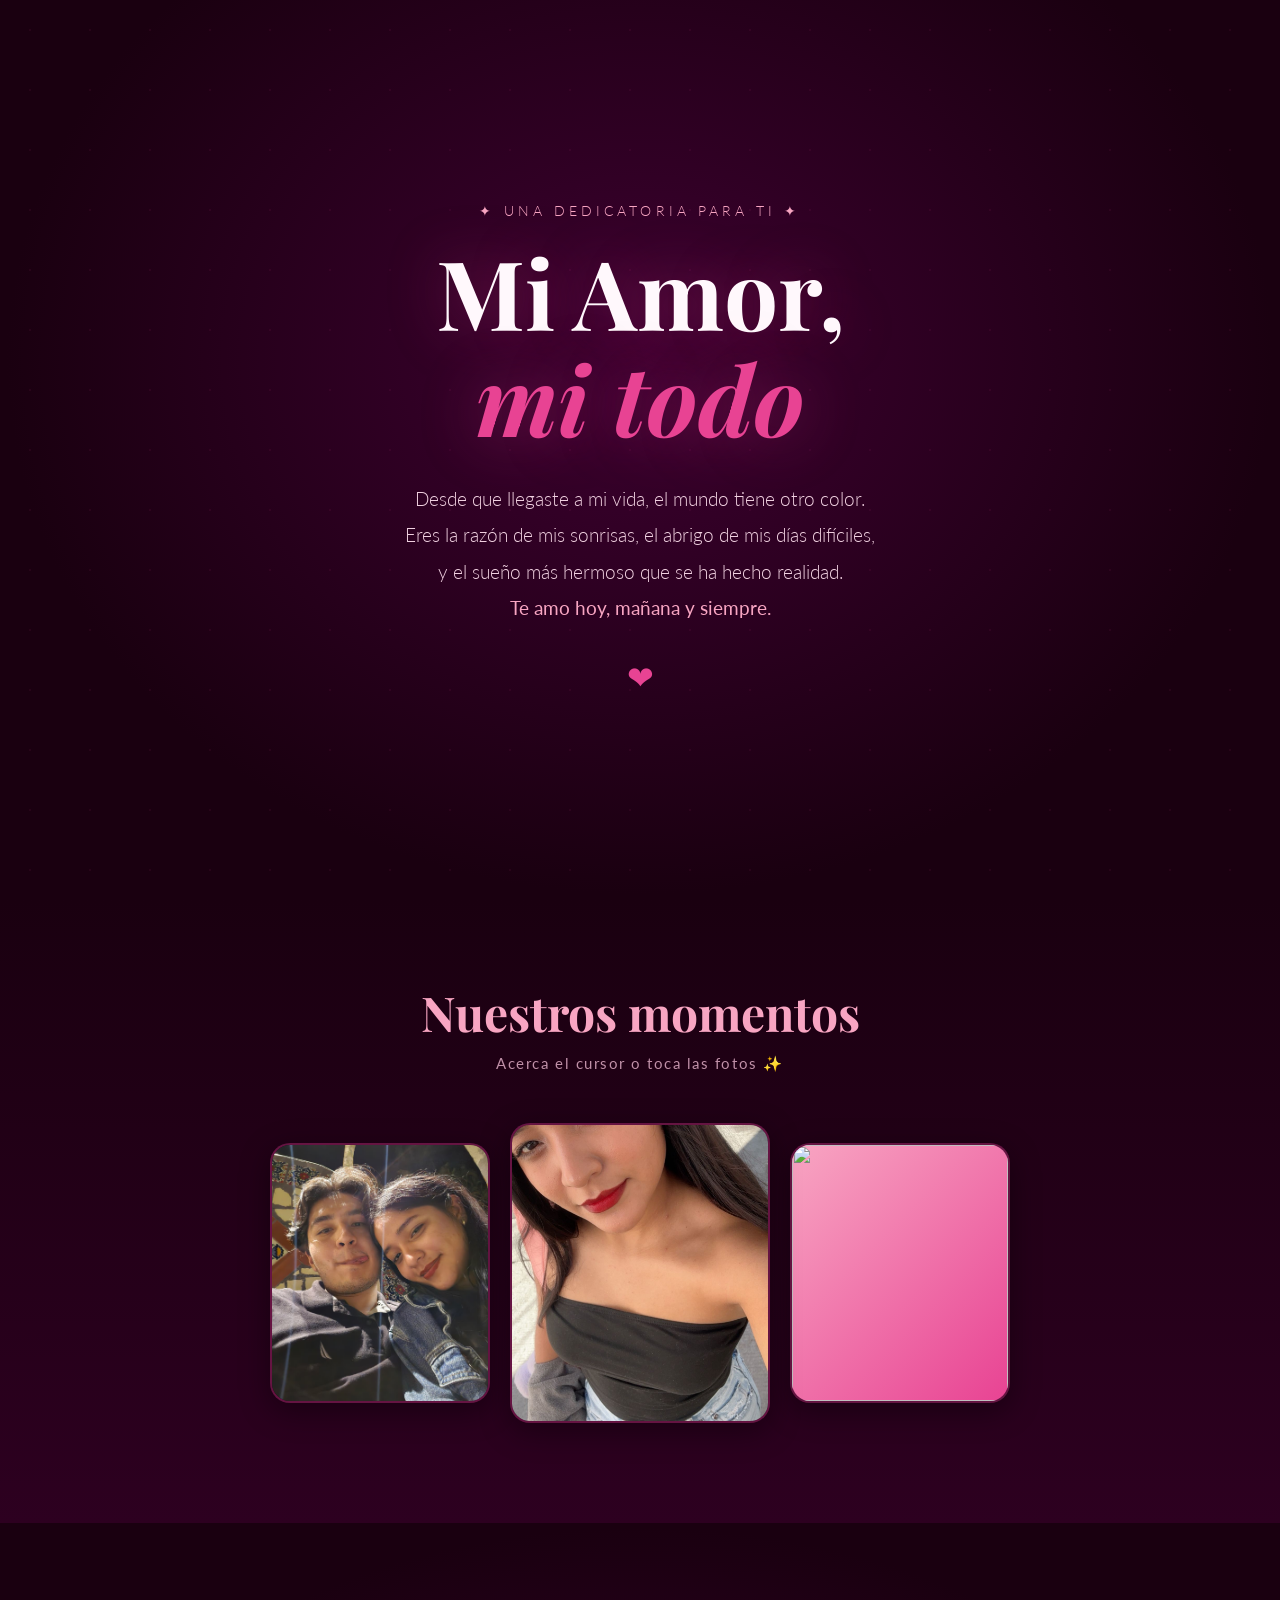
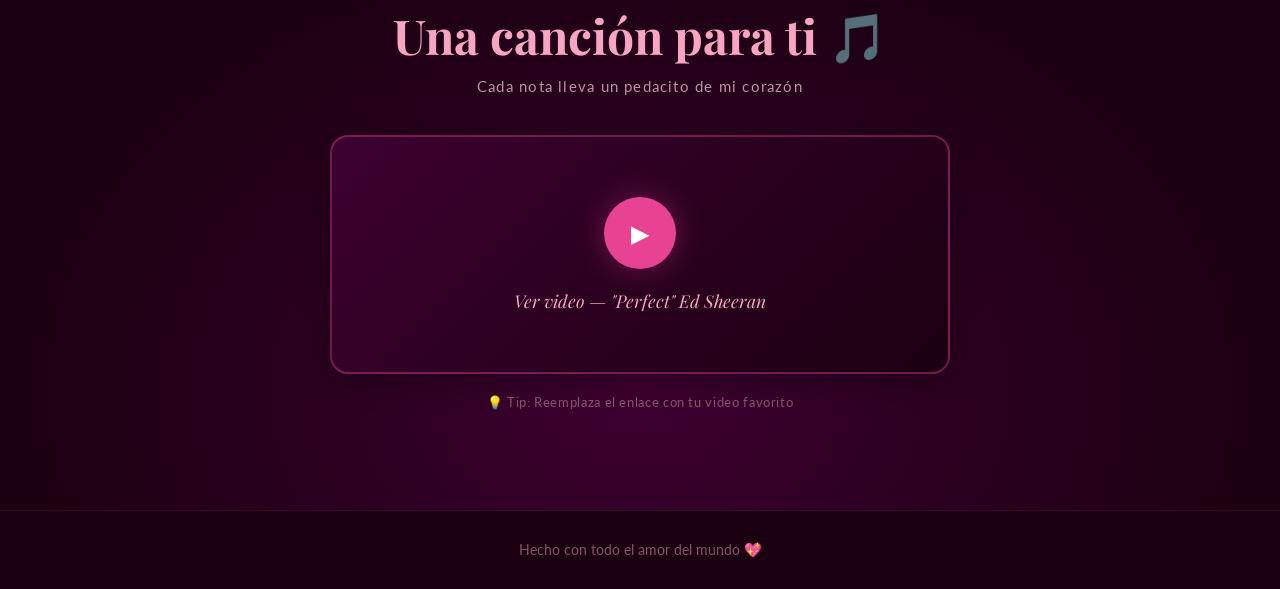
==== index.html @ 33f44b2c "nuevas fotos y prueba" ====
<!DOCTYPE html>
<html lang="es">
<head>
  <meta charset="UTF-8" />
  <meta name="viewport" content="width=device-width, initial-scale=1.0"/>
  <title>Para Ti, Mi Amor</title>
  <link rel="stylesheet" href="style.css" />
  <link href="https://fonts.googleapis.com/css2?family=Playfair+Display:ital,wght@0,400;0,700;1,400&family=Lato:wght@300;400&display=swap" rel="stylesheet"/>
</head>
<body>

  <!-- Partículas de fondo -->
  <div class="particles" id="particles"></div>

  <!-- SECCIÓN HERO - Dedicatoria -->
  <section class="hero">
    <div class="hero-content">
      <p class="subtitulo">✦ Una dedicatoria para ti ✦</p>
      <h1 class="titulo">Mi Amor,<br/><em>mi todo</em></h1>
      <p class="mensaje">
        Desde que llegaste a mi vida, el mundo tiene otro color.<br/>
        Eres la razón de mis sonrisas, el abrigo de mis días difíciles,<br/>
        y el sueño más hermoso que se ha hecho realidad.<br/>
        <strong>Te amo hoy, mañana y siempre.</strong>
      </p>
      <div class="separador">❤</div>
    </div>
  </section>

  <!-- SECCIÓN FOTOS con efecto corazón -->
  <section class="galeria-section">
    <h2 class="galeria-titulo">Nuestros momentos</h2>
    <p class="galeria-sub">Acerca el cursor o toca las fotos ✨</p>

    <div class="galeria" id="galeria">
      <!-- Foto 1 -->
      <div class="foto-card" id="card1">
        <div class="foto-inner">
          <img src="foto1.jpeg" alt="Momento 1" onerror="this.style.background='linear-gradient(135deg,#f8a5c2,#f78fb3)'; this.alt=''; this.style.height='100%'"/>
          <div class="foto-overlay">
            <span>💕 Recuerdo 1</span>
          </div>
        </div>
      </div>

      <!-- Foto 2 (centro, más grande) -->
      <div class="foto-card foto-center" id="card2">
        <div class="foto-inner">
          <img src="foto2.jpeg" alt="Momento 2" onerror="this.style.background='linear-gradient(135deg,#e84393,#c0392b)'; this.alt=''; this.style.height='100%'"/>
          <div class="foto-overlay">
            <span>❤ Nuestro favorito</span>
          </div>
        </div>
      </div>

      <!-- Foto 3 -->
      <div class="foto-card" id="card3">
        <div class="foto-inner">
          <img src="foto3.jpg" alt="Momento 3" onerror="this.style.background='linear-gradient(135deg,#f8a5c2,#e84393)'; this.alt=''; this.style.height='100%'"/>
          <div class="foto-overlay">
            <span>💕 Recuerdo 3</span>
          </div>
        </div>
      </div>
    </div>

    <!-- Corazón SVG que aparece al hover -->
    <div class="corazon-svg" id="corazonSvg">
      <svg viewBox="0 0 200 180" xmlns="http://www.w3.org/2000/svg">
        <path d="M100,160 C100,160 20,100 20,55 C20,30 40,15 60,15 C75,15 90,25 100,40 C110,25 125,15 140,15 C160,15 180,30 180,55 C180,100 100,160 100,160Z" fill="#e84393" opacity="0.18"/>
      </svg>
    </div>
  </section>

  <!-- SECCIÓN VIDEO -->
  <section class="video-section">
    <h2 class="video-titulo">Una canción para ti 🎵</h2>
    <p class="video-sub">Cada nota lleva un pedacito de mi corazón</p>
    <div class="video-wrapper">
      <a
        href="https://www.youtube.com/watch?v=450p7goxZqg"
        class="video-link"
        target="_blank"
        rel="noopener"
      >
        <div class="video-thumbnail">
          <div class="play-btn">▶</div>
          <span class="video-label">Ver video — "Perfect" Ed Sheeran</span>
        </div>
      </a>
      <!-- Cambia el enlace de arriba por el de tu video -->
    </div>
    <p class="video-hint">💡 Tip: Reemplaza el enlace con tu video favorito</p>
  </section>

  <!-- FOOTER -->
  <footer class="footer">
    <p>Hecho con todo el amor del mundo 💖</p>
  </footer>

  <script src="script.js"></script>
</body>
</html>
---- style.css ----
/* =============================================
   VARIABLES Y RESET
============================================= */
:root {
  --rosa-fuerte: #e84393;
  --rosa-claro: #f8a5c2;
  --rojo: #c0392b;
  --fondo: #1a0010;
  --fondo2: #2d0020;
  --blanco: #fff8fc;
  --dorado: #f5d0a9;
  --sombra: rgba(232, 67, 147, 0.35);
}

* {
  margin: 0;
  padding: 0;
  box-sizing: border-box;
}

html {
  scroll-behavior: smooth;
}

body {
  background: var(--fondo);
  color: var(--blanco);
  font-family: 'Lato', sans-serif;
  overflow-x: hidden;
}

/* =============================================
   PARTÍCULAS DE FONDO
============================================= */
.particles {
  position: fixed;
  top: 0; left: 0;
  width: 100%; height: 100%;
  pointer-events: none;
  z-index: 0;
  overflow: hidden;
}

.particle {
  position: absolute;
  width: 6px;
  height: 6px;
  border-radius: 50%;
  background: var(--rosa-fuerte);
  opacity: 0;
  animation: flotar var(--dur, 8s) ease-in-out infinite;
  animation-delay: var(--delay, 0s);
}

@keyframes flotar {
  0%   { transform: translateY(100vh) scale(0); opacity: 0; }
  10%  { opacity: 0.6; }
  90%  { opacity: 0.3; }
  100% { transform: translateY(-10vh) scale(1.5); opacity: 0; }
}

/* =============================================
   HERO - DEDICATORIA
============================================= */
.hero {
  position: relative;
  z-index: 1;
  min-height: 100vh;
  display: flex;
  align-items: center;
  justify-content: center;
  text-align: center;
  padding: 60px 20px;
  background: radial-gradient(ellipse at 50% 40%, #3d0030 0%, var(--fondo) 70%);
}

.hero::before {
  content: '';
  position: absolute;
  inset: 0;
  background: url("data:image/svg+xml,%3Csvg width='60' height='60' xmlns='http://www.w3.org/2000/svg'%3E%3Ccircle cx='30' cy='30' r='1' fill='%23e84393' opacity='0.08'/%3E%3C/svg%3E");
  pointer-events: none;
}

.hero-content {
  max-width: 700px;
  animation: aparecer 1.4s ease both;
}

@keyframes aparecer {
  from { opacity: 0; transform: translateY(40px); }
  to   { opacity: 1; transform: translateY(0); }
}

.subtitulo {
  font-family: 'Lato', sans-serif;
  font-weight: 300;
  letter-spacing: 0.3em;
  font-size: 0.85rem;
  color: var(--rosa-claro);
  margin-bottom: 20px;
  text-transform: uppercase;
}

.titulo {
  font-family: 'Playfair Display', serif;
  font-size: clamp(3rem, 8vw, 6rem);
  font-weight: 700;
  line-height: 1.1;
  color: var(--blanco);
  margin-bottom: 30px;
  text-shadow: 0 0 60px var(--sombra);
}

.titulo em {
  color: var(--rosa-fuerte);
  font-style: italic;
  display: block;
}

.mensaje {
  font-size: clamp(1rem, 2.5vw, 1.2rem);
  font-weight: 300;
  line-height: 1.9;
  color: #f0d0e0;
  max-width: 580px;
  margin: 0 auto 30px;
}

.mensaje strong {
  color: var(--rosa-claro);
  font-weight: 400;
}

.separador {
  font-size: 2rem;
  animation: latir 1.2s ease-in-out infinite;
  display: inline-block;
  color: var(--rosa-fuerte);
}

@keyframes latir {
  0%, 100% { transform: scale(1); }
  50%       { transform: scale(1.3); }
}

/* =============================================
   SECCIÓN GALERÍA / FOTOS
============================================= */
.galeria-section {
  position: relative;
  z-index: 1;
  padding: 80px 20px 100px;
  text-align: center;
  background: linear-gradient(to bottom, var(--fondo), var(--fondo2));
}

.galeria-titulo {
  font-family: 'Playfair Display', serif;
  font-size: clamp(1.8rem, 4vw, 3rem);
  color: var(--rosa-claro);
  margin-bottom: 10px;
}

.galeria-sub {
  font-size: 0.95rem;
  color: #c090a8;
  margin-bottom: 50px;
  letter-spacing: 0.1em;
}

/* Grid de fotos */
.galeria {
  display: flex;
  justify-content: center;
  align-items: center;
  gap: 20px;
  flex-wrap: wrap;
  max-width: 900px;
  margin: 0 auto;
  position: relative;
  transition: all 0.6s ease;
}

/* Estado HOVER en el contenedor: reorganizar en corazón */
.galeria.activo .foto-card:nth-child(1) {
  transform: translate(-120px, -60px) rotate(-12deg) scale(1.08);
}
.galeria.activo .foto-card:nth-child(2) {
  transform: translateY(-90px) scale(1.15);
}
.galeria.activo .foto-card:nth-child(3) {
  transform: translate(120px, -60px) rotate(12deg) scale(1.08);
}

/* Tarjeta de foto individual */
.foto-card {
  width: 220px;
  height: 260px;
  border-radius: 20px;
  overflow: hidden;
  border: 2px solid rgba(232, 67, 147, 0.3);
  box-shadow: 0 8px 30px rgba(0,0,0,0.4), 0 0 0 0 var(--sombra);
  cursor: pointer;
  transition: transform 0.5s cubic-bezier(0.34, 1.56, 0.64, 1),
              box-shadow 0.4s ease,
              border-color 0.4s ease;
  position: relative;
  background: #2d0020;
}

.foto-center {
  width: 260px;
  height: 300px;
  z-index: 2;
}

.foto-card:hover,
.foto-card.tocado {
  box-shadow: 0 16px 50px rgba(0,0,0,0.5), 0 0 30px var(--sombra);
  border-color: var(--rosa-fuerte);
}

.foto-inner {
  width: 100%;
  height: 100%;
  position: relative;
  overflow: hidden;
}

.foto-inner img {
  width: 100%;
  height: 100%;
  object-fit: cover;
  display: block;
  transition: transform 0.5s ease;
}

.foto-card:hover img,
.foto-card.tocado img {
  transform: scale(1.08);
}

/* Overlay con texto */
.foto-overlay {
  position: absolute;
  inset: 0;
  background: linear-gradient(to top, rgba(200, 0, 80, 0.75) 0%, transparent 60%);
  opacity: 0;
  display: flex;
  align-items: flex-end;
  justify-content: center;
  padding-bottom: 18px;
  transition: opacity 0.4s ease;
}

.foto-card:hover .foto-overlay,
.foto-card.tocado .foto-overlay {
  opacity: 1;
}

.foto-overlay span {
  font-family: 'Playfair Display', serif;
  font-style: italic;
  font-size: 1rem;
  color: #fff;
  text-shadow: 0 1px 4px rgba(0,0,0,0.5);
}

/* Corazón SVG decorativo de fondo */
.corazon-svg {
  position: absolute;
  top: 50%;
  left: 50%;
  transform: translate(-50%, -50%);
  width: 500px;
  pointer-events: none;
  opacity: 0;
  transition: opacity 0.5s ease;
  z-index: 0;
}

.galeria-section:hover .corazon-svg,
.galeria-section.activo .corazon-svg {
  opacity: 1;
}

/* =============================================
   SECCIÓN VIDEO
============================================= */
.video-section {
  position: relative;
  z-index: 1;
  padding: 80px 20px 100px;
  text-align: center;
  background: radial-gradient(ellipse at 50% 80%, #3d0030 0%, var(--fondo) 70%);
}

.video-titulo {
  font-family: 'Playfair Display', serif;
  font-size: clamp(1.8rem, 4vw, 3rem);
  color: var(--rosa-claro);
  margin-bottom: 10px;
}

.video-sub {
  font-size: 0.95rem;
  color: #c090a8;
  margin-bottom: 40px;
  letter-spacing: 0.08em;
}

.video-wrapper {
  max-width: 620px;
  margin: 0 auto 20px;
}

.video-link {
  text-decoration: none;
  display: block;
}

.video-thumbnail {
  background: linear-gradient(135deg, #3d0030, #1a0010);
  border: 2px solid rgba(232, 67, 147, 0.4);
  border-radius: 18px;
  padding: 60px 30px;
  display: flex;
  flex-direction: column;
  align-items: center;
  gap: 20px;
  cursor: pointer;
  transition: border-color 0.3s, box-shadow 0.3s, transform 0.3s;
  box-shadow: 0 8px 30px rgba(0,0,0,0.3);
}

.video-thumbnail:hover {
  border-color: var(--rosa-fuerte);
  box-shadow: 0 16px 50px var(--sombra);
  transform: translateY(-4px);
}

.play-btn {
  width: 72px;
  height: 72px;
  background: var(--rosa-fuerte);
  border-radius: 50%;
  display: flex;
  align-items: center;
  justify-content: center;
  font-size: 1.5rem;
  color: white;
  box-shadow: 0 0 30px var(--sombra);
  transition: transform 0.3s, box-shadow 0.3s;
}

.video-thumbnail:hover .play-btn {
  transform: scale(1.12);
  box-shadow: 0 0 50px var(--sombra);
}

.video-label {
  font-family: 'Playfair Display', serif;
  font-style: italic;
  color: var(--rosa-claro);
  font-size: 1.1rem;
}

.video-hint {
  font-size: 0.8rem;
  color: #8a5070;
  letter-spacing: 0.05em;
}

/* =============================================
   FOOTER
============================================= */
.footer {
  position: relative;
  z-index: 1;
  text-align: center;
  padding: 30px 20px;
  background: var(--fondo);
  color: #8a5070;
  font-size: 0.9rem;
  border-top: 1px solid rgba(232, 67, 147, 0.15);
}

/* =============================================
   RESPONSIVE
============================================= */
@media (max-width: 600px) {
  .galeria {
    flex-direction: column;
    align-items: center;
  }

  .galeria.activo .foto-card:nth-child(1) {
    transform: translate(-40px, -30px) rotate(-8deg) scale(1.05);
  }
  .galeria.activo .foto-card:nth-child(2) {
    transform: translateY(-50px) scale(1.1);
  }
  .galeria.activo .foto-card:nth-child(3) {
    transform: translate(40px, -30px) rotate(8deg) scale(1.05);
  }

  .foto-card {
    width: 200px;
    height: 240px;
  }

  .foto-center {
    width: 220px;
    height: 260px;
  }
}
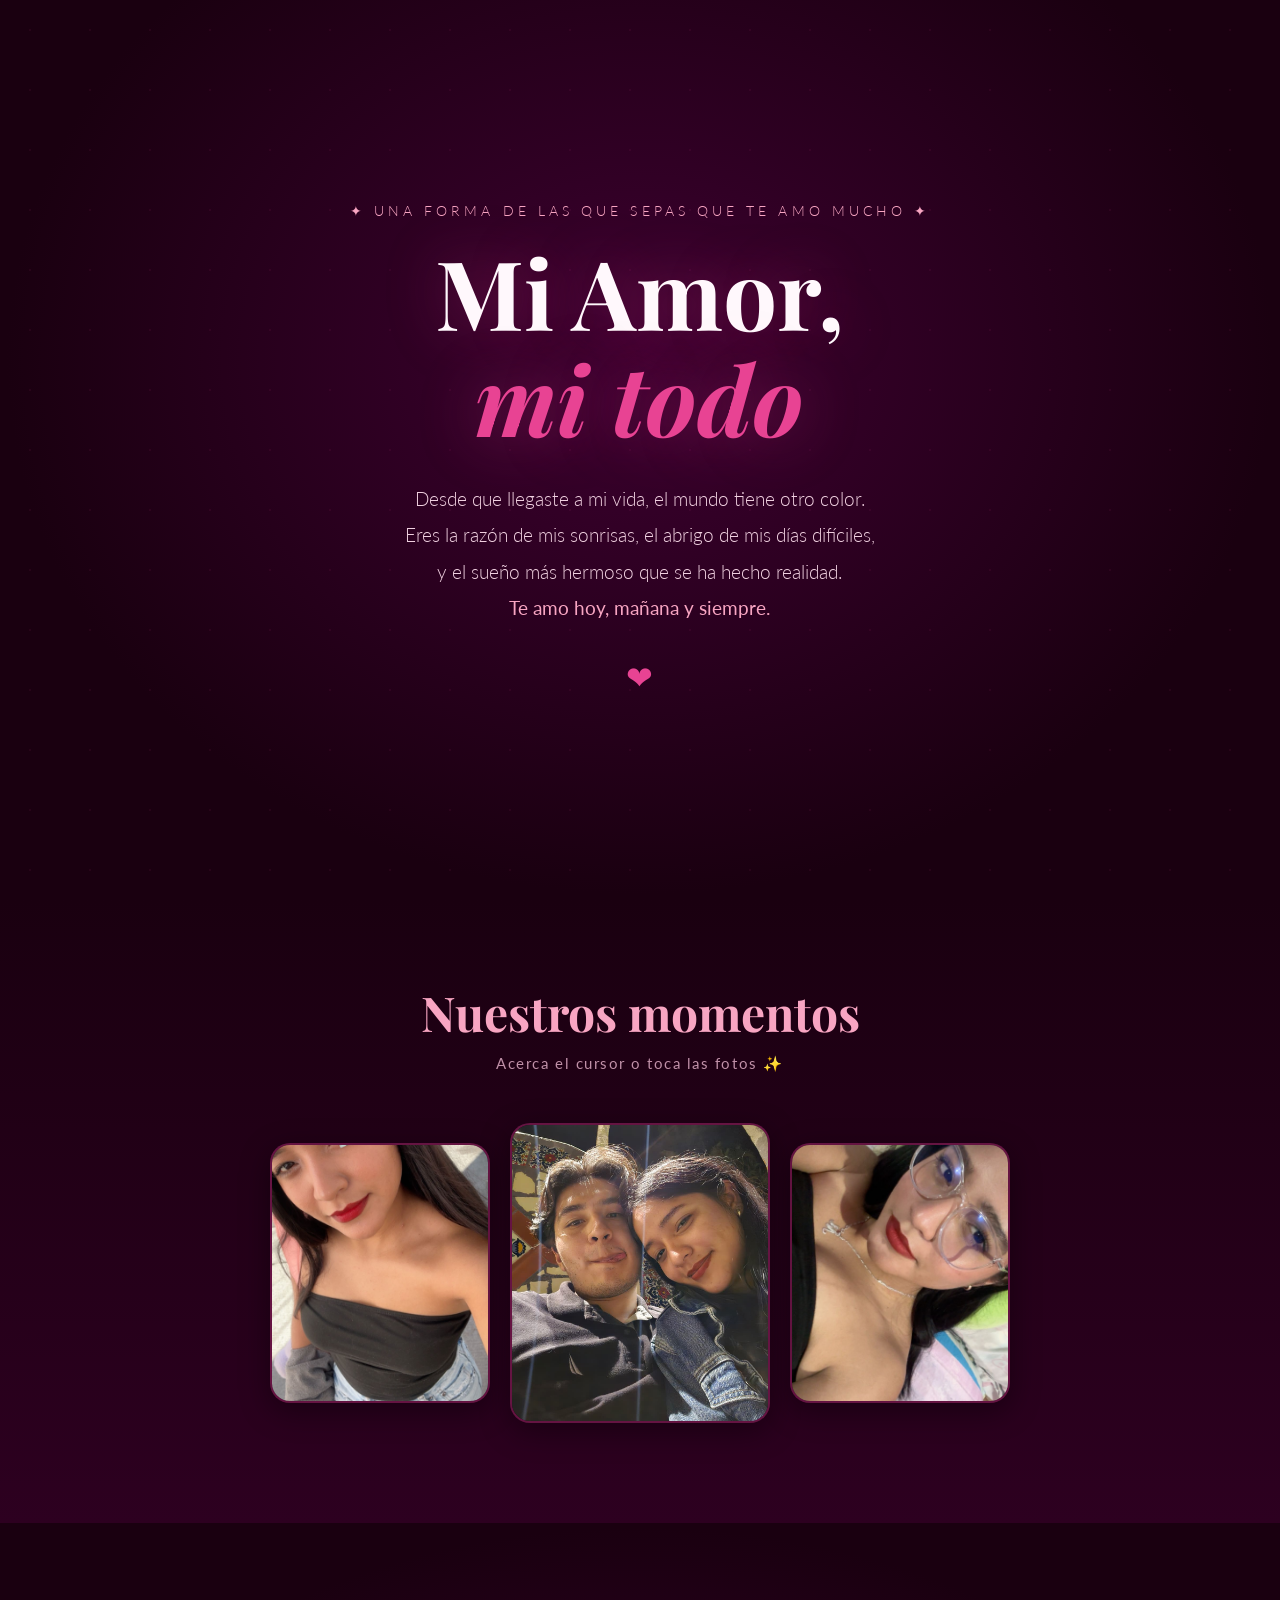
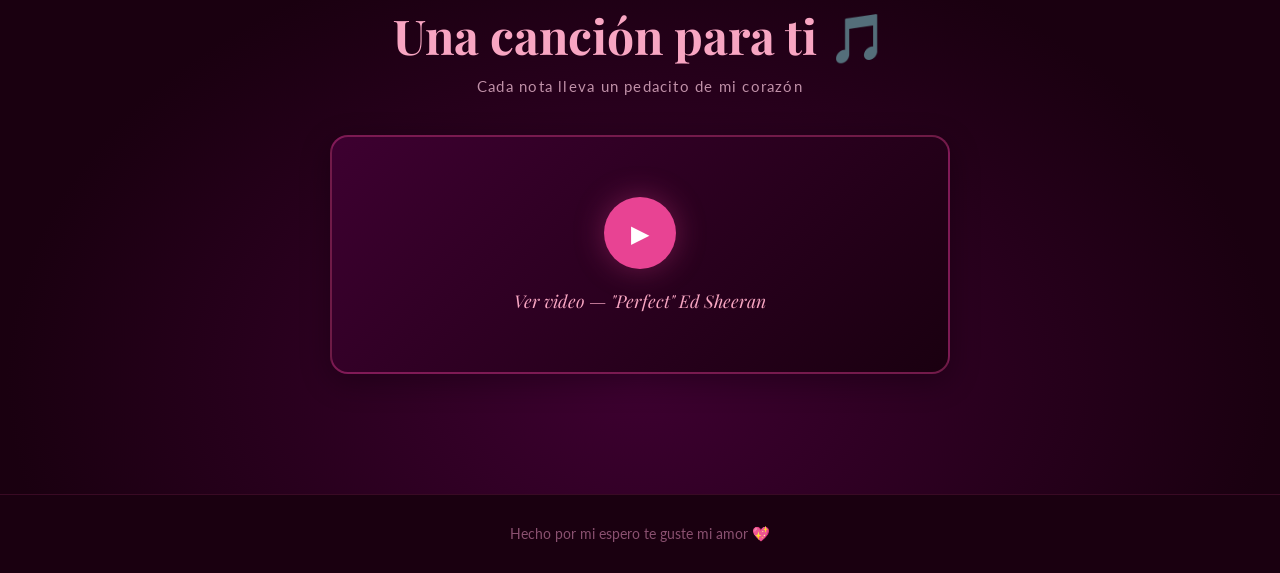
==== commit c423bae0: "se cambio unos nombres y el index" ====
--- a/index.html
+++ b/index.html
@@ -15,7 +15,7 @@
   <!-- SECCIÓN HERO - Dedicatoria -->
   <section class="hero">
     <div class="hero-content">
-      <p class="subtitulo">✦ Una dedicatoria para ti ✦</p>
+      <p class="subtitulo">✦ Una forma de las que sepas que te amo mucho ✦</p>
       <h1 class="titulo">Mi Amor,<br/><em>mi todo</em></h1>
       <p class="mensaje">
         Desde que llegaste a mi vida, el mundo tiene otro color.<br/>
@@ -36,9 +36,9 @@
       <!-- Foto 1 -->
       <div class="foto-card" id="card1">
         <div class="foto-inner">
-          <img src="foto1.jpeg" alt="Momento 1" onerror="this.style.background='linear-gradient(135deg,#f8a5c2,#f78fb3)'; this.alt=''; this.style.height='100%'"/>
+          <img src="foto2.jpeg" alt="Momento 1" onerror="this.style.background='linear-gradient(135deg,#f8a5c2,#f78fb3)'; this.alt=''; this.style.height='100%'"/>
           <div class="foto-overlay">
-            <span>💕 Recuerdo 1</span>
+            <span>💕 La mas bella</span>
           </div>
         </div>
       </div>
@@ -46,7 +46,7 @@
       <!-- Foto 2 (centro, más grande) -->
       <div class="foto-card foto-center" id="card2">
         <div class="foto-inner">
-          <img src="foto2.jpeg" alt="Momento 2" onerror="this.style.background='linear-gradient(135deg,#e84393,#c0392b)'; this.alt=''; this.style.height='100%'"/>
+          <img src="foto1.jpeg" alt="Momento 2" onerror="this.style.background='linear-gradient(135deg,#e84393,#c0392b)'; this.alt=''; this.style.height='100%'"/>
           <div class="foto-overlay">
             <span>❤ Nuestro favorito</span>
           </div>
@@ -56,9 +56,9 @@
       <!-- Foto 3 -->
       <div class="foto-card" id="card3">
         <div class="foto-inner">
-          <img src="foto3.jpg" alt="Momento 3" onerror="this.style.background='linear-gradient(135deg,#f8a5c2,#e84393)'; this.alt=''; this.style.height='100%'"/>
+          <img src="foto3.jpeg" alt="Momento 3" onerror="this.style.background='linear-gradient(135deg,#f8a5c2,#e84393)'; this.alt=''; this.style.height='100%'"/>
           <div class="foto-overlay">
-            <span>💕 Recuerdo 3</span>
+            <span>💕 La mas hermosaa</span>
           </div>
         </div>
       </div>
@@ -90,12 +90,13 @@
       </a>
       <!-- Cambia el enlace de arriba por el de tu video -->
     </div>
-    <p class="video-hint">💡 Tip: Reemplaza el enlace con tu video favorito</p>
+    <!-- <p class="video-hint">💡 Tip: Reemplaza el enlace con tu video favorito</p> -->
   </section>
+  
 
   <!-- FOOTER -->
   <footer class="footer">
-    <p>Hecho con todo el amor del mundo 💖</p>
+    <p>Hecho por mi espero te guste mi amor  💖</p>
   </footer>
 
   <script src="script.js"></script>
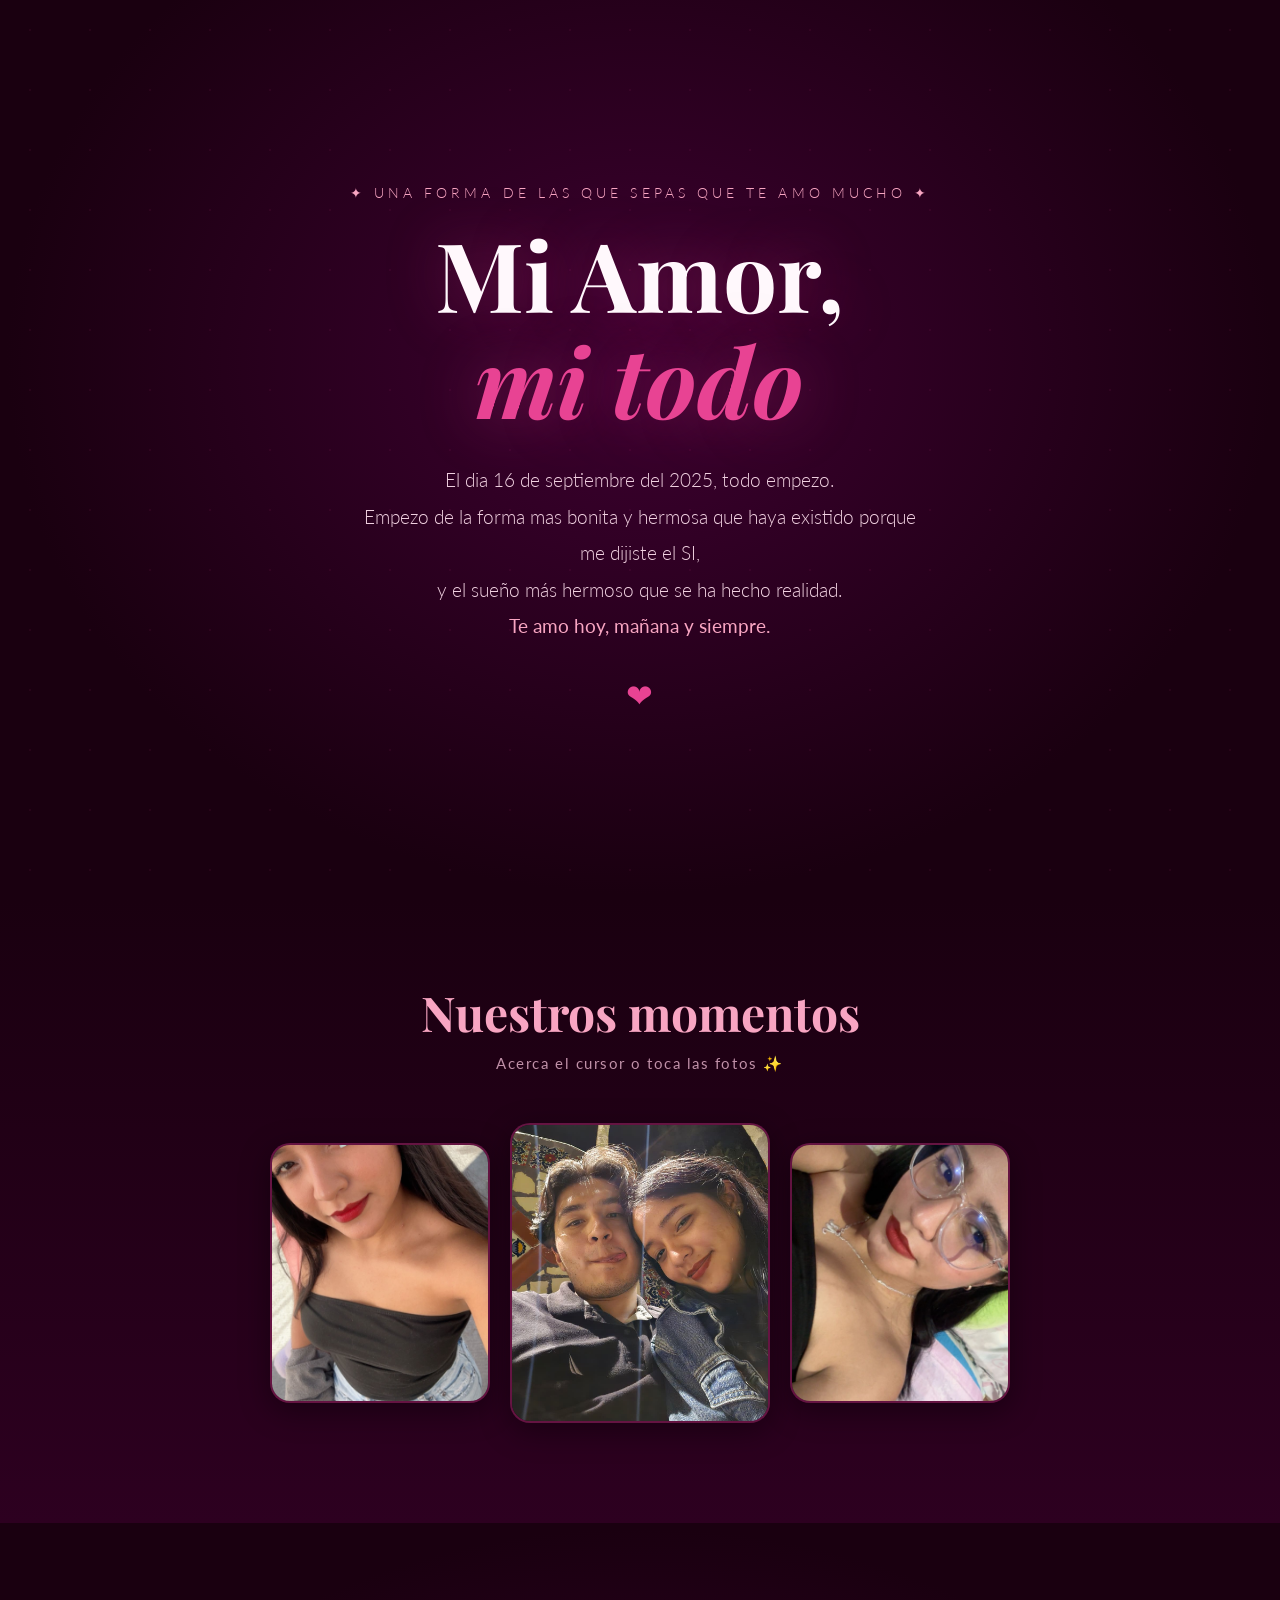
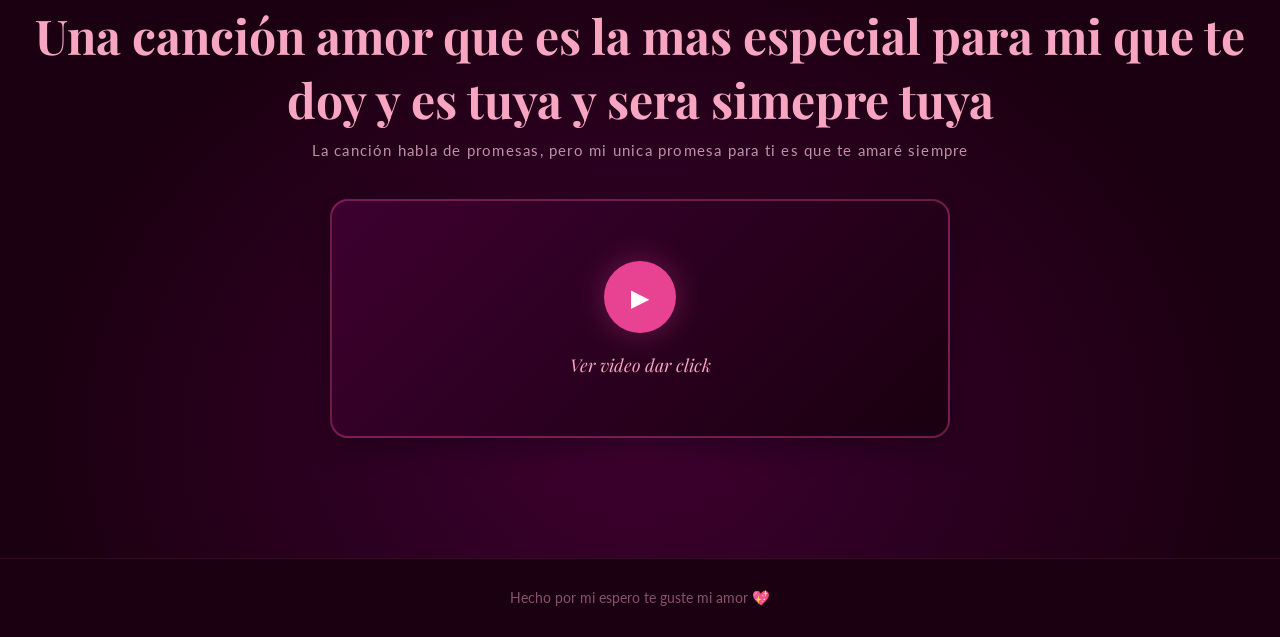
==== commit 0d9a5c0b: "modifico enlaces y escritos" ====
--- a/index.html
+++ b/index.html
@@ -18,8 +18,8 @@
       <p class="subtitulo">✦ Una forma de las que sepas que te amo mucho ✦</p>
       <h1 class="titulo">Mi Amor,<br/><em>mi todo</em></h1>
       <p class="mensaje">
-        Desde que llegaste a mi vida, el mundo tiene otro color.<br/>
-        Eres la razón de mis sonrisas, el abrigo de mis días difíciles,<br/>
+        El dia 16 de septiembre del 2025, todo empezo.<br/>
+        Empezo de la forma mas bonita y hermosa que haya existido porque me dijiste el SI,<br/>
         y el sueño más hermoso que se ha hecho realidad.<br/>
         <strong>Te amo hoy, mañana y siempre.</strong>
       </p>
@@ -74,18 +74,18 @@
 
   <!-- SECCIÓN VIDEO -->
   <section class="video-section">
-    <h2 class="video-titulo">Una canción para ti 🎵</h2>
-    <p class="video-sub">Cada nota lleva un pedacito de mi corazón</p>
+    <h2 class="video-titulo">Una canción amor que es la mas especial para mi que te doy y es tuya y sera simepre tuya</h2>
+    <p class="video-sub">La canción habla de promesas, pero mi unica promesa para ti es que te amaré siempre </p>
     <div class="video-wrapper">
       <a
-        href="https://www.youtube.com/watch?v=450p7goxZqg"
+        href="https://www.youtube.com/watch?v=7XPmRUp_Yf4"
         class="video-link"
         target="_blank"
         rel="noopener"
       >
         <div class="video-thumbnail">
           <div class="play-btn">▶</div>
-          <span class="video-label">Ver video — "Perfect" Ed Sheeran</span>
+          <span class="video-label">Ver video dar click</span>
         </div>
       </a>
       <!-- Cambia el enlace de arriba por el de tu video -->
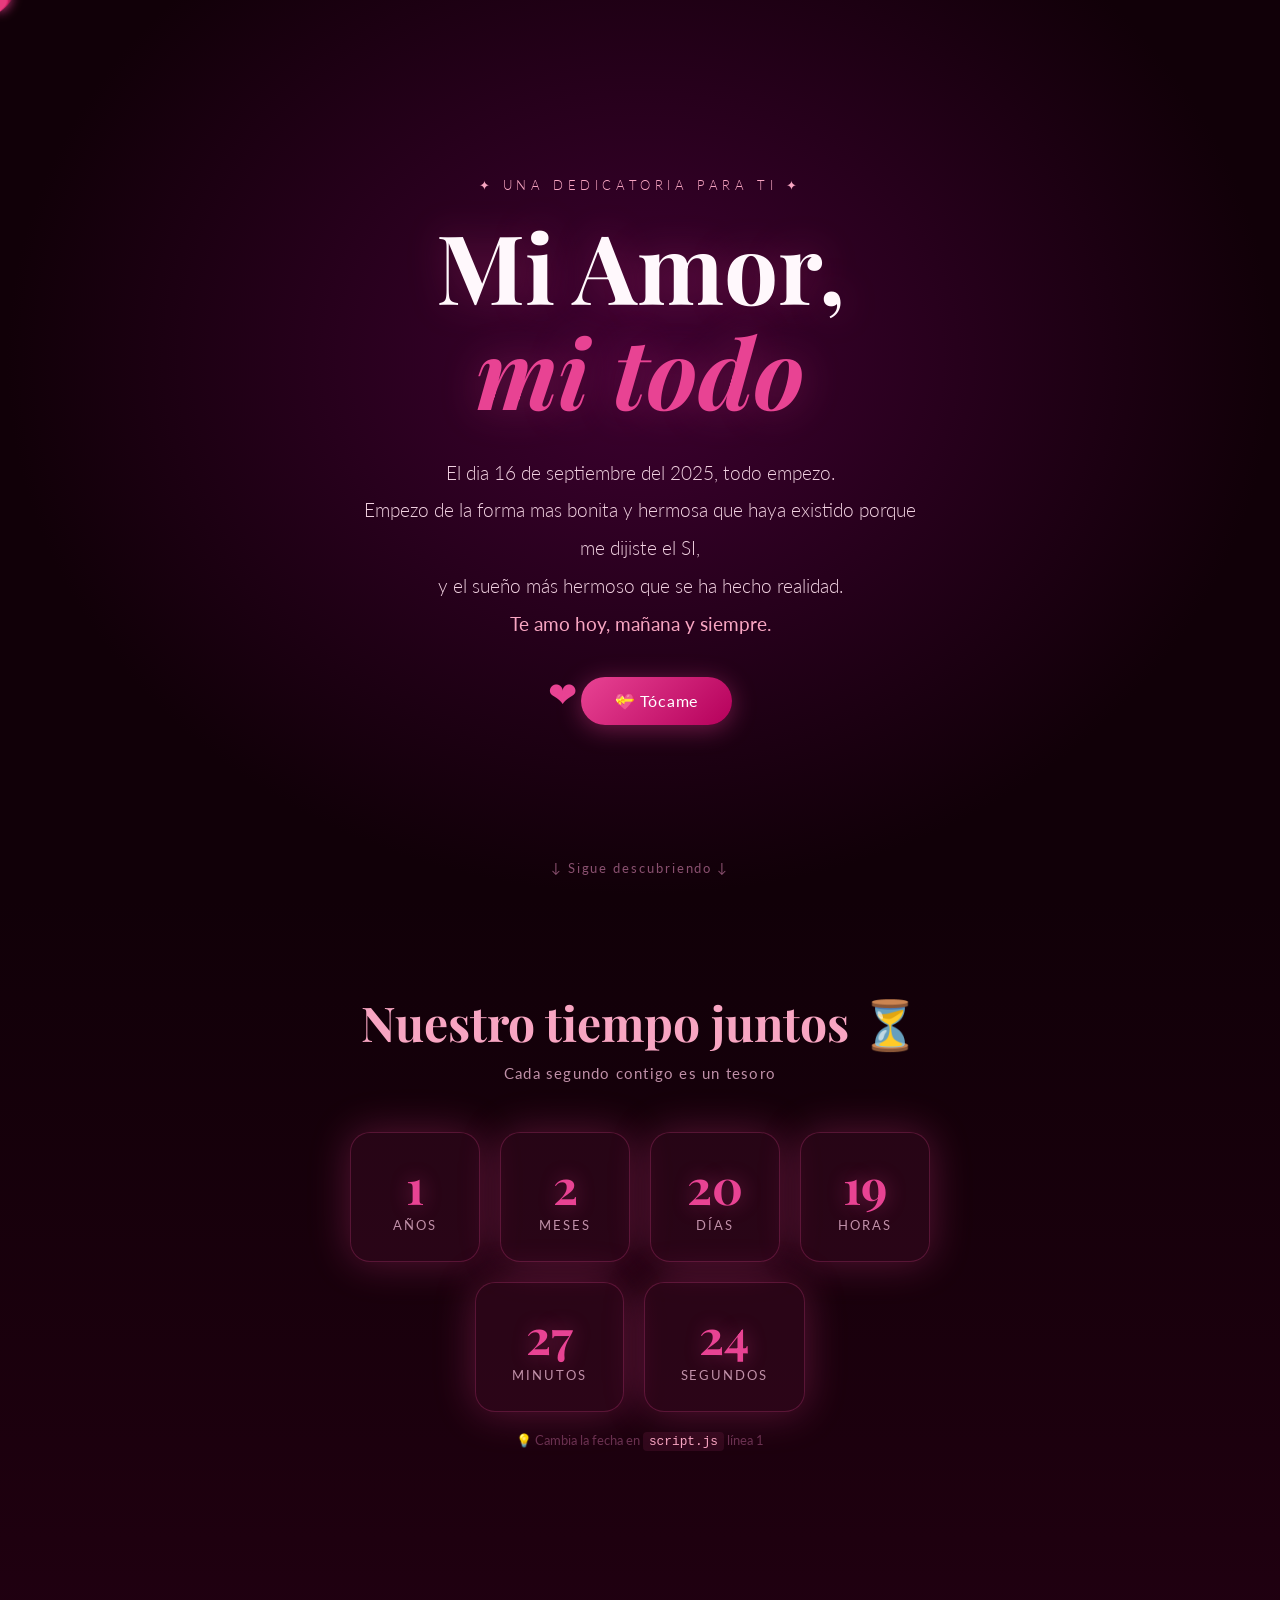
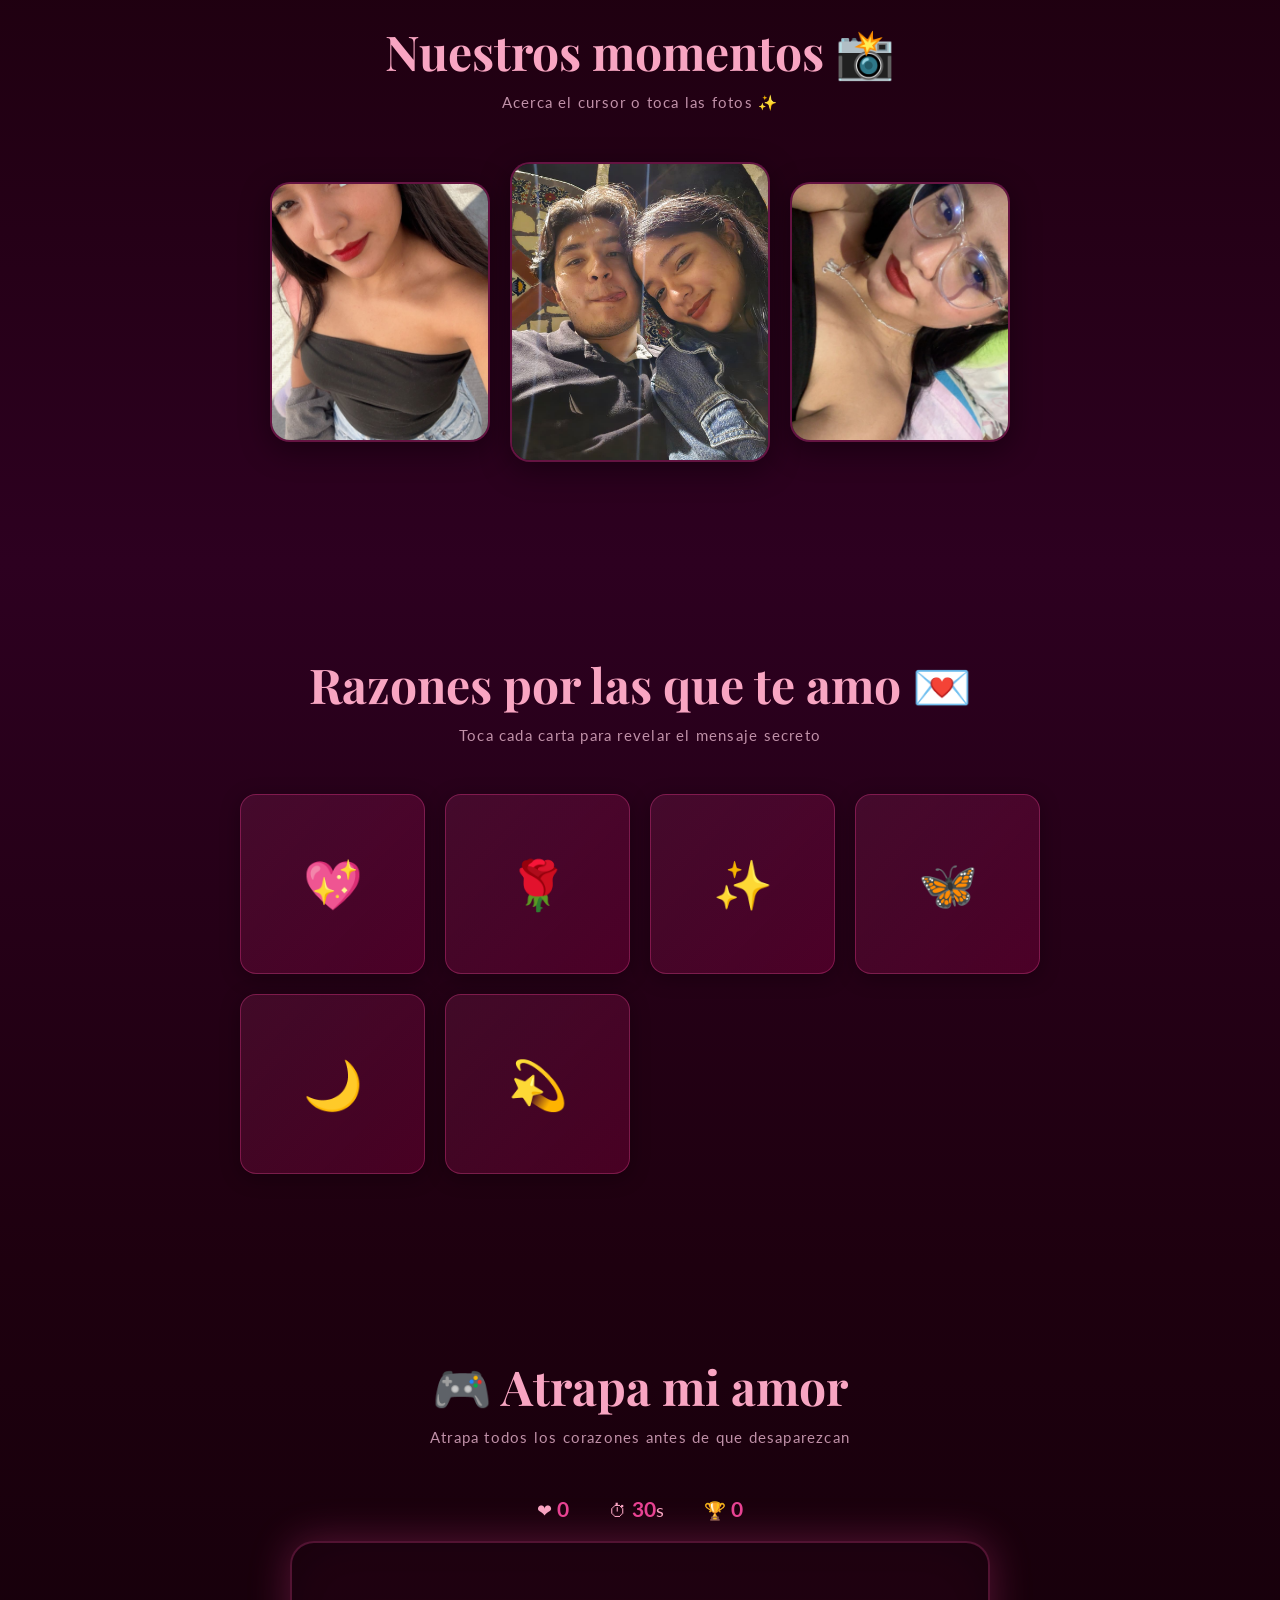
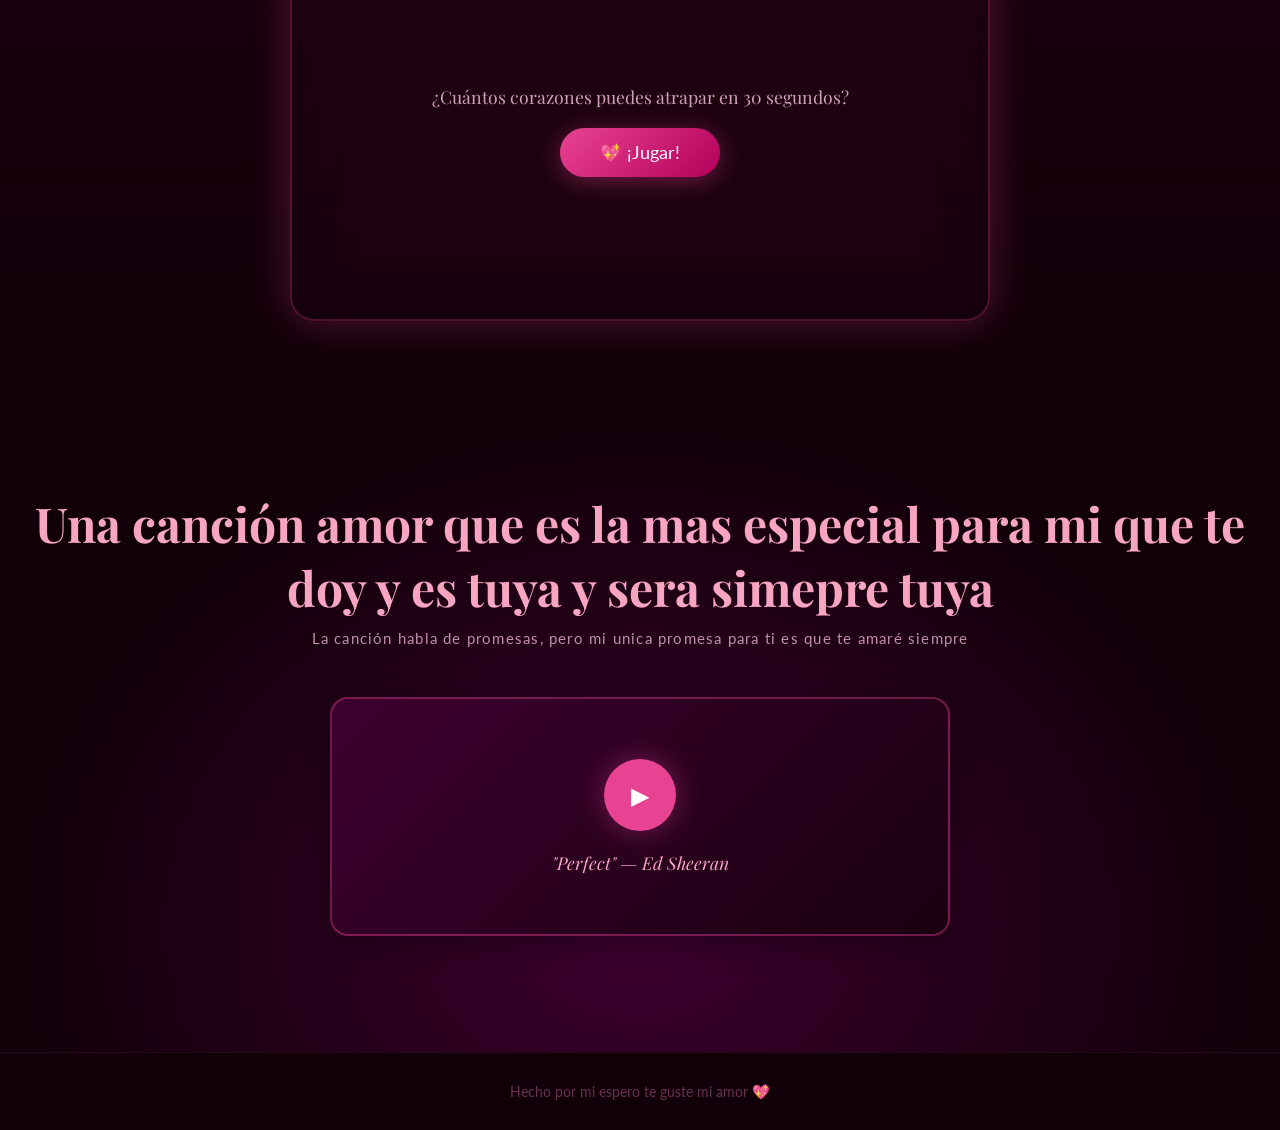
==== commit 3bdbb6c6: "se añadieorn nuevas secciones y mas cosas para poder interactuar mas con la pagina y que se vea mas " ====
--- a/index.html
+++ b/index.html
@@ -1,21 +1,26 @@
 <!DOCTYPE html>
 <html lang="es">
 <head>
-  <meta charset="UTF-8" />
+  <meta charset="UTF-8"/>
   <meta name="viewport" content="width=device-width, initial-scale=1.0"/>
-  <title>Para Ti, Mi Amor</title>
-  <link rel="stylesheet" href="style.css" />
-  <link href="https://fonts.googleapis.com/css2?family=Playfair+Display:ital,wght@0,400;0,700;1,400&family=Lato:wght@300;400&display=swap" rel="stylesheet"/>
+  <title>Para Ti, Mi Amor 💖</title>
+  <link rel="stylesheet" href="style.css"/>
+  <link href="https://fonts.googleapis.com/css2?family=Playfair+Display:ital,wght@0,400;0,700;1,400&family=Lato:wght@300;400;700&display=swap" rel="stylesheet"/>
 </head>
 <body>
 
-  <!-- Partículas de fondo -->
+  <!-- CURSOR PERSONALIZADO -->
+  <div class="cursor" id="cursor">💗</div>
+
+  <!-- PARTÍCULAS FLOTANTES -->
   <div class="particles" id="particles"></div>
 
-  <!-- SECCIÓN HERO - Dedicatoria -->
+  <!-- ══════════════════════════════════
+       SECCIÓN 1: HERO - DEDICATORIA
+  ══════════════════════════════════ -->
   <section class="hero">
     <div class="hero-content">
-      <p class="subtitulo">✦ Una forma de las que sepas que te amo mucho ✦</p>
+      <p class="subtitulo">✦ Una dedicatoria para ti ✦</p>
       <h1 class="titulo">Mi Amor,<br/><em>mi todo</em></h1>
       <p class="mensaje">
         El dia 16 de septiembre del 2025, todo empezo.<br/>
@@ -24,81 +29,163 @@
         <strong>Te amo hoy, mañana y siempre.</strong>
       </p>
       <div class="separador">❤</div>
+      <button class="btn-lluvia" id="btnLluvia">💝 Tócame</button>
     </div>
+    <div class="scroll-hint">↓ Sigue descubriendo ↓</div>
   </section>
 
-  <!-- SECCIÓN FOTOS con efecto corazón -->
-  <section class="galeria-section">
-    <h2 class="galeria-titulo">Nuestros momentos</h2>
-    <p class="galeria-sub">Acerca el cursor o toca las fotos ✨</p>
+  <!-- ══════════════════════════════════
+       SECCIÓN 2: CONTADOR DE TIEMPO
+  ══════════════════════════════════ -->
+  <section class="contador-section reveal">
+    <h2 class="sec-titulo">Nuestro tiempo juntos ⏳</h2>
+    <p class="sec-sub">Cada segundo contigo es un tesoro</p>
+    <div class="contador-grid">
+      <div class="contador-item">
+        <span class="num" id="cAnios">0</span>
+        <span class="clabel">Años</span>
+      </div>
+      <div class="contador-item">
+        <span class="num" id="cMeses">0</span>
+        <span class="clabel">Meses</span>
+      </div>
+      <div class="contador-item">
+        <span class="num" id="cDias">0</span>
+        <span class="clabel">Días</span>
+      </div>
+      <div class="contador-item">
+        <span class="num" id="cHoras">0</span>
+        <span class="clabel">Horas</span>
+      </div>
+      <div class="contador-item">
+        <span class="num" id="cMinutos">0</span>
+        <span class="clabel">Minutos</span>
+      </div>
+      <div class="contador-item">
+        <span class="num" id="cSegundos">0</span>
+        <span class="clabel">Segundos</span>
+      </div>
+    </div>
+    <p class="contador-nota">💡 Cambia la fecha en <code>script.js</code> línea 1</p>
+  </section>
 
+  <!-- ══════════════════════════════════
+       SECCIÓN 3: FOTOS DINÁMICAS
+  ══════════════════════════════════ -->
+  <section class="galeria-section reveal">
+    <h2 class="sec-titulo">Nuestros momentos 📸</h2>
+    <p class="sec-sub">Acerca el cursor o toca las fotos ✨</p>
     <div class="galeria" id="galeria">
-      <!-- Foto 1 -->
       <div class="foto-card" id="card1">
         <div class="foto-inner">
-          <img src="foto2.jpeg" alt="Momento 1" onerror="this.style.background='linear-gradient(135deg,#f8a5c2,#f78fb3)'; this.alt=''; this.style.height='100%'"/>
-          <div class="foto-overlay">
-            <span>💕 La mas bella</span>
-          </div>
+          <img src="foto2.jpeg" alt="Momento 1" onerror="this.style.background='linear-gradient(135deg,#f8a5c2,#f78fb3)';this.style.height='100%'"/>
+          <div class="foto-overlay"><span>💕 La mas bella amor</span></div>
         </div>
       </div>
-
-      <!-- Foto 2 (centro, más grande) -->
       <div class="foto-card foto-center" id="card2">
         <div class="foto-inner">
-          <img src="foto1.jpeg" alt="Momento 2" onerror="this.style.background='linear-gradient(135deg,#e84393,#c0392b)'; this.alt=''; this.style.height='100%'"/>
-          <div class="foto-overlay">
-            <span>❤ Nuestro favorito</span>
-          </div>
+          <img src="foto1.jpeg" alt="Momento 2" onerror="this.style.background='linear-gradient(135deg,#e84393,#c0392b)';this.style.height='100%'"/>
+          <div class="foto-overlay"><span>❤ Nuestro favorito</span></div>
         </div>
       </div>
-
-      <!-- Foto 3 -->
       <div class="foto-card" id="card3">
         <div class="foto-inner">
-          <img src="foto3.jpeg" alt="Momento 3" onerror="this.style.background='linear-gradient(135deg,#f8a5c2,#e84393)'; this.alt=''; this.style.height='100%'"/>
-          <div class="foto-overlay">
-            <span>💕 La mas hermosaa</span>
-          </div>
+          <img src="foto3.jpeg" alt="Momento 3" onerror="this.style.background='linear-gradient(135deg,#f8a5c2,#e84393)';this.style.height='100%'"/>
+          <div class="foto-overlay"><span>💕 La mas hermosa amor</span></div>
         </div>
       </div>
     </div>
-
-    <!-- Corazón SVG que aparece al hover -->
-    <div class="corazon-svg" id="corazonSvg">
+    <div class="corazon-svg">
       <svg viewBox="0 0 200 180" xmlns="http://www.w3.org/2000/svg">
-        <path d="M100,160 C100,160 20,100 20,55 C20,30 40,15 60,15 C75,15 90,25 100,40 C110,25 125,15 140,15 C160,15 180,30 180,55 C180,100 100,160 100,160Z" fill="#e84393" opacity="0.18"/>
+        <path d="M100,160 C100,160 20,100 20,55 C20,30 40,15 60,15 C75,15 90,25 100,40 C110,25 125,15 140,15 C160,15 180,30 180,55 C180,100 100,160 100,160Z" fill="#e84393" opacity="0.15"/>
       </svg>
     </div>
   </section>
 
-  <!-- SECCIÓN VIDEO -->
-  <section class="video-section">
-    <h2 class="video-titulo">Una canción amor que es la mas especial para mi que te doy y es tuya y sera simepre tuya</h2>
-    <p class="video-sub">La canción habla de promesas, pero mi unica promesa para ti es que te amaré siempre </p>
+  <!-- ══════════════════════════════════
+       SECCIÓN 4: CARTAS SECRETAS
+  ══════════════════════════════════ -->
+  <section class="cartas-section reveal">
+    <h2 class="sec-titulo">Razones por las que te amo 💌</h2>
+    <p class="sec-sub">Toca cada carta para revelar el mensaje secreto</p>
+    <div class="cartas-grid">
+      <div class="carta" onclick="this.classList.toggle('abierta')">
+        <div class="carta-frente">💖</div>
+        <div class="carta-atras">Tu sonrisa ilumina hasta mis días más oscuros</div>
+      </div>
+      <div class="carta" onclick="this.classList.toggle('abierta')">
+        <div class="carta-frente">🌹</div>
+        <div class="carta-atras">Me haces querer ser mejor persona cada día</div>
+      </div>
+      <div class="carta" onclick="this.classList.toggle('abierta')">
+        <div class="carta-frente">✨</div>
+        <div class="carta-atras">Tu risa es mi canción favorita del mundo</div>
+      </div>
+      <div class="carta" onclick="this.classList.toggle('abierta')">
+        <div class="carta-frente">🦋</div>
+        <div class="carta-atras">Contigo, lo ordinario se vuelve mágico</div>
+      </div>
+      <div class="carta" onclick="this.classList.toggle('abierta')">
+        <div class="carta-frente">🌙</div>
+        <div class="carta-atras">Pienso en ti incluso cuando no me doy cuenta</div>
+      </div>
+      <div class="carta" onclick="this.classList.toggle('abierta')">
+        <div class="carta-frente">💫</div>
+        <div class="carta-atras">Eres mi lugar favorito en el universo entero</div>
+      </div>
+    </div>
+  </section>
+
+  <!-- ══════════════════════════════════
+       SECCIÓN 5: JUEGO - ATRAPA CORAZONES
+  ══════════════════════════════════ -->
+  <section class="juego-section reveal">
+    <h2 class="sec-titulo">🎮 Atrapa mi amor</h2>
+    <p class="sec-sub">Atrapa todos los corazones antes de que desaparezcan</p>
+    <div class="juego-container">
+      <div class="juego-info">
+        <span>❤ <strong id="puntaje">0</strong></span>
+        <span>⏱ <strong id="tiempo">30</strong>s</span>
+        <span>🏆 <strong id="record">0</strong></span>
+      </div>
+      <div class="juego-area" id="juegoArea">
+        <div class="juego-pantalla" id="juegoInicio">
+          <p>¿Cuántos corazones puedes atrapar en 30 segundos?</p>
+          <button class="btn-jugar" id="btnJugar">💖 ¡Jugar!</button>
+        </div>
+        <div class="juego-pantalla hidden" id="juegoFin">
+          <p id="mensajeFin">¡Increíble!</p>
+          <p id="puntajeFinal"></p>
+          <button class="btn-jugar" id="btnReiniciar">🔄 Jugar otra vez</button>
+        </div>
+      </div>
+    </div>
+  </section>
+
+  <!-- ══════════════════════════════════
+       SECCIÓN 6: VIDEO
+  ══════════════════════════════════ -->
+  <section class="video-section reveal">
+    <h2 class="sec-titulo">Una canción amor que es la mas especial para mi que te doy y es tuya y sera simepre tuya</h2>
+    <p class="sec-sub">La canción habla de promesas, pero mi unica promesa para ti es que te amaré siempre </p>
     <div class="video-wrapper">
-      <a
-        href="https://www.youtube.com/watch?v=7XPmRUp_Yf4"
-        class="video-link"
-        target="_blank"
-        rel="noopener"
-      >
+      <a href="https://www.youtube.com/watch?v=7XPmRUp_Yf4" class="video-link" target="_blank" rel="noopener">
         <div class="video-thumbnail">
           <div class="play-btn">▶</div>
-          <span class="video-label">Ver video dar click</span>
+          <span class="video-label">"Perfect" — Ed Sheeran</span>
         </div>
       </a>
-      <!-- Cambia el enlace de arriba por el de tu video -->
     </div>
-    <!-- <p class="video-hint">💡 Tip: Reemplaza el enlace con tu video favorito</p> -->
   </section>
-  
 
   <!-- FOOTER -->
   <footer class="footer">
     <p>Hecho por mi espero te guste mi amor  💖</p>
   </footer>
 
+  <!-- OVERLAY LLUVIA DE CORAZONES -->
+  <canvas id="lluviaCanvas" class="lluvia-canvas hidden"></canvas>
+
   <script src="script.js"></script>
 </body>
 </html>
--- a/style.css
+++ b/style.css
@@ -2,174 +2,233 @@
    VARIABLES Y RESET
 ============================================= */
 :root {
-  --rosa-fuerte: #e84393;
+  --rosa: #e84393;
   --rosa-claro: #f8a5c2;
+  --rosa-oscuro: #b5005b;
   --rojo: #c0392b;
-  --fondo: #1a0010;
-  --fondo2: #2d0020;
+  --fondo: #110008;
+  --fondo2: #1e000f;
+  --fondo3: #2d0020;
   --blanco: #fff8fc;
-  --dorado: #f5d0a9;
-  --sombra: rgba(232, 67, 147, 0.35);
-}
-
-* {
-  margin: 0;
-  padding: 0;
-  box-sizing: border-box;
-}
-
-html {
-  scroll-behavior: smooth;
-}
+  --sombra: rgba(232, 67, 147, 0.4);
+  --glow: 0 0 40px rgba(232, 67, 147, 0.3);
+}
+
+* { margin: 0; padding: 0; box-sizing: border-box; }
+html { scroll-behavior: smooth; }
 
 body {
   background: var(--fondo);
   color: var(--blanco);
   font-family: 'Lato', sans-serif;
   overflow-x: hidden;
-}
-
-/* =============================================
-   PARTÍCULAS DE FONDO
+  cursor: none;
+}
+
+/* =============================================
+   CURSOR PERSONALIZADO
+============================================= */
+.cursor {
+  position: fixed;
+  pointer-events: none;
+  font-size: 1.4rem;
+  z-index: 9999;
+  transform: translate(-50%, -50%);
+  transition: transform 0.1s ease;
+  filter: drop-shadow(0 0 6px var(--rosa));
+}
+
+/* =============================================
+   PARTÍCULAS
 ============================================= */
 .particles {
   position: fixed;
-  top: 0; left: 0;
-  width: 100%; height: 100%;
+  inset: 0;
   pointer-events: none;
   z-index: 0;
   overflow: hidden;
 }
-
 .particle {
   position: absolute;
-  width: 6px;
-  height: 6px;
   border-radius: 50%;
-  background: var(--rosa-fuerte);
+  background: var(--rosa);
   opacity: 0;
   animation: flotar var(--dur, 8s) ease-in-out infinite;
   animation-delay: var(--delay, 0s);
 }
-
 @keyframes flotar {
-  0%   { transform: translateY(100vh) scale(0); opacity: 0; }
-  10%  { opacity: 0.6; }
-  90%  { opacity: 0.3; }
-  100% { transform: translateY(-10vh) scale(1.5); opacity: 0; }
-}
-
-/* =============================================
-   HERO - DEDICATORIA
+  0%   { transform: translateY(105vh) scale(0); opacity: 0; }
+  10%  { opacity: 0.5; }
+  90%  { opacity: 0.2; }
+  100% { transform: translateY(-5vh) scale(1.5); opacity: 0; }
+}
+
+/* =============================================
+   REVEAL AL SCROLL
+============================================= */
+.reveal {
+  opacity: 0;
+  transform: translateY(50px);
+  transition: opacity 0.8s ease, transform 0.8s ease;
+}
+.reveal.visible {
+  opacity: 1;
+  transform: translateY(0);
+}
+
+/* =============================================
+   TÍTULOS DE SECCIÓN REUTILIZABLES
+============================================= */
+.sec-titulo {
+  font-family: 'Playfair Display', serif;
+  font-size: clamp(1.8rem, 4vw, 3rem);
+  color: var(--rosa-claro);
+  margin-bottom: 10px;
+  text-align: center;
+}
+.sec-sub {
+  font-size: 0.95rem;
+  color: #c090a8;
+  margin-bottom: 50px;
+  text-align: center;
+  letter-spacing: 0.08em;
+}
+
+/* =============================================
+   HERO
 ============================================= */
 .hero {
   position: relative;
   z-index: 1;
   min-height: 100vh;
   display: flex;
-  align-items: center;
-  justify-content: center;
-  text-align: center;
-  padding: 60px 20px;
+  flex-direction: column;
+  align-items: center;
+  justify-content: center;
+  text-align: center;
+  padding: 60px 20px 40px;
   background: radial-gradient(ellipse at 50% 40%, #3d0030 0%, var(--fondo) 70%);
 }
-
-.hero::before {
-  content: '';
-  position: absolute;
-  inset: 0;
-  background: url("data:image/svg+xml,%3Csvg width='60' height='60' xmlns='http://www.w3.org/2000/svg'%3E%3Ccircle cx='30' cy='30' r='1' fill='%23e84393' opacity='0.08'/%3E%3C/svg%3E");
-  pointer-events: none;
-}
-
-.hero-content {
-  max-width: 700px;
-  animation: aparecer 1.4s ease both;
-}
-
+.hero-content { max-width: 700px; animation: aparecer 1.4s ease both; }
 @keyframes aparecer {
   from { opacity: 0; transform: translateY(40px); }
   to   { opacity: 1; transform: translateY(0); }
 }
-
 .subtitulo {
-  font-family: 'Lato', sans-serif;
   font-weight: 300;
-  letter-spacing: 0.3em;
-  font-size: 0.85rem;
+  letter-spacing: 0.35em;
+  font-size: 0.82rem;
   color: var(--rosa-claro);
   margin-bottom: 20px;
   text-transform: uppercase;
 }
-
 .titulo {
   font-family: 'Playfair Display', serif;
   font-size: clamp(3rem, 8vw, 6rem);
   font-weight: 700;
   line-height: 1.1;
-  color: var(--blanco);
   margin-bottom: 30px;
-  text-shadow: 0 0 60px var(--sombra);
-}
-
-.titulo em {
-  color: var(--rosa-fuerte);
-  font-style: italic;
-  display: block;
-}
-
+  text-shadow: var(--glow);
+}
+.titulo em { color: var(--rosa); font-style: italic; display: block; }
 .mensaje {
-  font-size: clamp(1rem, 2.5vw, 1.2rem);
+  font-size: clamp(1rem, 2.5vw, 1.18rem);
   font-weight: 300;
-  line-height: 1.9;
+  line-height: 2;
   color: #f0d0e0;
-  max-width: 580px;
+  max-width: 560px;
   margin: 0 auto 30px;
 }
-
-.mensaje strong {
-  color: var(--rosa-claro);
-  font-weight: 400;
-}
-
+.mensaje strong { color: var(--rosa-claro); font-weight: 400; }
 .separador {
-  font-size: 2rem;
-  animation: latir 1.2s ease-in-out infinite;
+  font-size: 2.2rem;
+  animation: latir 1s ease-in-out infinite;
   display: inline-block;
-  color: var(--rosa-fuerte);
-}
-
+  color: var(--rosa);
+  margin-bottom: 28px;
+}
 @keyframes latir {
-  0%, 100% { transform: scale(1); }
-  50%       { transform: scale(1.3); }
-}
-
-/* =============================================
-   SECCIÓN GALERÍA / FOTOS
+  0%,100% { transform: scale(1); }
+  50%      { transform: scale(1.35); }
+}
+.btn-lluvia {
+  background: linear-gradient(135deg, var(--rosa), var(--rosa-oscuro));
+  color: white;
+  border: none;
+  padding: 14px 34px;
+  border-radius: 50px;
+  font-size: 1rem;
+  font-family: 'Lato', sans-serif;
+  cursor: none;
+  box-shadow: 0 4px 25px var(--sombra);
+  transition: transform 0.2s, box-shadow 0.2s;
+  letter-spacing: 0.05em;
+}
+.btn-lluvia:hover { transform: scale(1.07); box-shadow: 0 8px 40px var(--sombra); }
+.scroll-hint {
+  position: absolute;
+  bottom: 24px;
+  font-size: 0.8rem;
+  color: #8a5070;
+  letter-spacing: 0.15em;
+  animation: pulsar 2s ease-in-out infinite;
+}
+@keyframes pulsar { 0%,100%{opacity:0.4;} 50%{opacity:1;} }
+
+/* =============================================
+   CONTADOR DE TIEMPO
+============================================= */
+.contador-section {
+  position: relative;
+  z-index: 1;
+  padding: 90px 20px;
+  text-align: center;
+  background: linear-gradient(to bottom, var(--fondo), var(--fondo2));
+}
+.contador-grid {
+  display: flex;
+  justify-content: center;
+  gap: 20px;
+  flex-wrap: wrap;
+  max-width: 700px;
+  margin: 0 auto 20px;
+}
+.contador-item {
+  background: rgba(232,67,147,0.08);
+  border: 1px solid rgba(232,67,147,0.25);
+  border-radius: 20px;
+  padding: 28px 36px;
+  min-width: 130px;
+  display: flex;
+  flex-direction: column;
+  align-items: center;
+  gap: 8px;
+  box-shadow: var(--glow);
+  transition: transform 0.3s;
+}
+.contador-item:hover { transform: translateY(-6px); }
+.num {
+  font-family: 'Playfair Display', serif;
+  font-size: 3rem;
+  font-weight: 700;
+  color: var(--rosa);
+  line-height: 1;
+  text-shadow: 0 0 20px var(--sombra);
+}
+.clabel { font-size: 0.8rem; color: #c090a8; letter-spacing: 0.15em; text-transform: uppercase; }
+.contador-nota { font-size: 0.8rem; color: #6a3050; margin-top: 16px; }
+.contador-nota code { color: var(--rosa-claro); background: rgba(232,67,147,0.1); padding: 2px 6px; border-radius: 4px; }
+
+/* =============================================
+   GALERÍA / FOTOS
 ============================================= */
 .galeria-section {
   position: relative;
   z-index: 1;
   padding: 80px 20px 100px;
   text-align: center;
-  background: linear-gradient(to bottom, var(--fondo), var(--fondo2));
-}
-
-.galeria-titulo {
-  font-family: 'Playfair Display', serif;
-  font-size: clamp(1.8rem, 4vw, 3rem);
-  color: var(--rosa-claro);
-  margin-bottom: 10px;
-}
-
-.galeria-sub {
-  font-size: 0.95rem;
-  color: #c090a8;
-  margin-bottom: 50px;
-  letter-spacing: 0.1em;
-}
-
-/* Grid de fotos */
+  background: linear-gradient(to bottom, var(--fondo2), var(--fondo3));
+}
 .galeria {
   display: flex;
   justify-content: center;
@@ -181,169 +240,221 @@
   position: relative;
   transition: all 0.6s ease;
 }
-
-/* Estado HOVER en el contenedor: reorganizar en corazón */
-.galeria.activo .foto-card:nth-child(1) {
-  transform: translate(-120px, -60px) rotate(-12deg) scale(1.08);
-}
-.galeria.activo .foto-card:nth-child(2) {
-  transform: translateY(-90px) scale(1.15);
-}
-.galeria.activo .foto-card:nth-child(3) {
-  transform: translate(120px, -60px) rotate(12deg) scale(1.08);
-}
-
-/* Tarjeta de foto individual */
+.galeria.activo .foto-card:nth-child(1) { transform: translate(-120px,-60px) rotate(-12deg) scale(1.08); }
+.galeria.activo .foto-card:nth-child(2) { transform: translateY(-90px) scale(1.15); }
+.galeria.activo .foto-card:nth-child(3) { transform: translate(120px,-60px) rotate(12deg) scale(1.08); }
 .foto-card {
-  width: 220px;
-  height: 260px;
+  width: 220px; height: 260px;
   border-radius: 20px;
   overflow: hidden;
-  border: 2px solid rgba(232, 67, 147, 0.3);
-  box-shadow: 0 8px 30px rgba(0,0,0,0.4), 0 0 0 0 var(--sombra);
-  cursor: pointer;
-  transition: transform 0.5s cubic-bezier(0.34, 1.56, 0.64, 1),
-              box-shadow 0.4s ease,
-              border-color 0.4s ease;
+  border: 2px solid rgba(232,67,147,0.3);
+  box-shadow: 0 8px 30px rgba(0,0,0,0.4);
+  cursor: none;
+  transition: transform 0.5s cubic-bezier(0.34,1.56,0.64,1), box-shadow 0.4s, border-color 0.4s;
+  background: #2d0020;
+}
+.foto-center { width: 260px; height: 300px; z-index: 2; }
+.foto-card:hover, .foto-card.tocado {
+  box-shadow: 0 16px 50px rgba(0,0,0,0.5), 0 0 30px var(--sombra);
+  border-color: var(--rosa);
+}
+.foto-inner { width:100%; height:100%; position:relative; overflow:hidden; }
+.foto-inner img { width:100%; height:100%; object-fit:cover; display:block; transition:transform 0.5s; }
+.foto-card:hover img, .foto-card.tocado img { transform: scale(1.08); }
+.foto-overlay {
+  position:absolute; inset:0;
+  background: linear-gradient(to top, rgba(200,0,80,0.75) 0%, transparent 60%);
+  opacity:0; display:flex; align-items:flex-end; justify-content:center;
+  padding-bottom:18px; transition:opacity 0.4s;
+}
+.foto-card:hover .foto-overlay, .foto-card.tocado .foto-overlay { opacity:1; }
+.foto-overlay span { font-family:'Playfair Display',serif; font-style:italic; font-size:1rem; color:#fff; text-shadow:0 1px 4px rgba(0,0,0,0.5); }
+.corazon-svg {
+  position:absolute; top:50%; left:50%;
+  transform:translate(-50%,-50%);
+  width:500px; pointer-events:none;
+  opacity:0; transition:opacity 0.5s; z-index:0;
+}
+.galeria-section:hover .corazon-svg { opacity:1; }
+
+/* =============================================
+   CARTAS SECRETAS
+============================================= */
+.cartas-section {
+  position:relative; z-index:1;
+  padding: 90px 20px;
+  background: linear-gradient(to bottom, var(--fondo3), var(--fondo2));
+}
+.cartas-grid {
+  display: grid;
+  grid-template-columns: repeat(auto-fit, minmax(150px, 1fr));
+  gap: 20px;
+  max-width: 800px;
+  margin: 0 auto;
+}
+.carta {
+  height: 180px;
+  perspective: 800px;
+  cursor: none;
+}
+.carta-frente, .carta-atras {
+  position: absolute;
+  width: 100%; height: 100%;
+  border-radius: 16px;
+  display: flex;
+  align-items: center;
+  justify-content: center;
+  backface-visibility: hidden;
+  transition: transform 0.7s cubic-bezier(0.4, 0, 0.2, 1);
+}
+.carta { position: relative; }
+.carta-frente, .carta-atras { position: absolute; inset: 0; }
+.carta-frente {
+  background: linear-gradient(135deg, rgba(232,67,147,0.15), rgba(192,0,91,0.25));
+  border: 1px solid rgba(232,67,147,0.35);
+  font-size: 3rem;
+  box-shadow: 0 4px 20px rgba(0,0,0,0.3);
+  transform: rotateY(0deg);
+}
+.carta-atras {
+  background: linear-gradient(135deg, var(--rosa-oscuro), var(--rosa));
+  font-size: 0.92rem;
+  font-family: 'Playfair Display', serif;
+  font-style: italic;
+  color: white;
+  text-align: center;
+  padding: 16px;
+  line-height: 1.5;
+  transform: rotateY(180deg);
+  box-shadow: 0 8px 30px var(--sombra);
+}
+.carta.abierta .carta-frente { transform: rotateY(-180deg); }
+.carta.abierta .carta-atras  { transform: rotateY(0deg); }
+.carta:hover .carta-frente:not(.abierta .carta-frente) {
+  box-shadow: 0 8px 30px var(--sombra);
+  border-color: var(--rosa);
+}
+
+/* =============================================
+   JUEGO - ATRAPA CORAZONES
+============================================= */
+.juego-section {
+  position: relative; z-index: 1;
+  padding: 90px 20px;
+  background: linear-gradient(to bottom, var(--fondo2), var(--fondo));
+  text-align: center;
+}
+.juego-container { max-width: 700px; margin: 0 auto; }
+.juego-info {
+  display: flex;
+  justify-content: center;
+  gap: 40px;
+  margin-bottom: 20px;
+  font-size: 1.1rem;
+  color: var(--rosa-claro);
+}
+.juego-info strong { color: var(--rosa); font-size: 1.3rem; }
+.juego-area {
   position: relative;
-  background: #2d0020;
-}
-
-.foto-center {
-  width: 260px;
-  height: 300px;
-  z-index: 2;
-}
-
-.foto-card:hover,
-.foto-card.tocado {
-  box-shadow: 0 16px 50px rgba(0,0,0,0.5), 0 0 30px var(--sombra);
-  border-color: var(--rosa-fuerte);
-}
-
-.foto-inner {
   width: 100%;
-  height: 100%;
-  position: relative;
+  height: 380px;
+  border-radius: 24px;
+  border: 2px solid rgba(232,67,147,0.25);
+  background: rgba(232,67,147,0.04);
   overflow: hidden;
-}
-
-.foto-inner img {
-  width: 100%;
-  height: 100%;
-  object-fit: cover;
-  display: block;
-  transition: transform 0.5s ease;
-}
-
-.foto-card:hover img,
-.foto-card.tocado img {
-  transform: scale(1.08);
-}
-
-/* Overlay con texto */
-.foto-overlay {
+  box-shadow: inset 0 0 60px rgba(0,0,0,0.3), var(--glow);
+}
+.juego-pantalla {
   position: absolute;
   inset: 0;
-  background: linear-gradient(to top, rgba(200, 0, 80, 0.75) 0%, transparent 60%);
-  opacity: 0;
-  display: flex;
-  align-items: flex-end;
-  justify-content: center;
-  padding-bottom: 18px;
-  transition: opacity 0.4s ease;
-}
-
-.foto-card:hover .foto-overlay,
-.foto-card.tocado .foto-overlay {
-  opacity: 1;
-}
-
-.foto-overlay span {
+  display: flex;
+  flex-direction: column;
+  align-items: center;
+  justify-content: center;
+  gap: 20px;
   font-family: 'Playfair Display', serif;
-  font-style: italic;
-  font-size: 1rem;
-  color: #fff;
-  text-shadow: 0 1px 4px rgba(0,0,0,0.5);
-}
-
-/* Corazón SVG decorativo de fondo */
-.corazon-svg {
+  font-size: 1.1rem;
+  color: #d0a0b8;
+}
+.juego-pantalla.hidden { display: none; }
+.btn-jugar {
+  background: linear-gradient(135deg, var(--rosa), var(--rosa-oscuro));
+  color: white;
+  border: none;
+  padding: 14px 40px;
+  border-radius: 50px;
+  font-size: 1.1rem;
+  font-family: 'Lato', sans-serif;
+  cursor: none;
+  box-shadow: 0 4px 25px var(--sombra);
+  transition: transform 0.2s, box-shadow 0.2s;
+}
+.btn-jugar:hover { transform: scale(1.07); box-shadow: 0 8px 40px var(--sombra); }
+
+/* Corazones del juego */
+.corazon-juego {
   position: absolute;
-  top: 50%;
-  left: 50%;
-  transform: translate(-50%, -50%);
-  width: 500px;
+  font-size: 2.2rem;
+  cursor: none;
+  user-select: none;
+  animation: aparecer-corazon 0.3s ease;
+  transition: transform 0.1s;
+  filter: drop-shadow(0 0 8px var(--rosa));
+}
+.corazon-juego:hover { transform: scale(1.4) rotate(10deg); }
+@keyframes aparecer-corazon {
+  from { transform: scale(0) rotate(-20deg); opacity: 0; }
+  to   { transform: scale(1) rotate(0deg); opacity: 1; }
+}
+
+/* Puntaje volador */
+.puntos-volador {
+  position: absolute;
+  font-size: 1.4rem;
+  color: var(--rosa-claro);
+  font-family: 'Playfair Display', serif;
+  font-weight: 700;
   pointer-events: none;
-  opacity: 0;
-  transition: opacity 0.5s ease;
-  z-index: 0;
-}
-
-.galeria-section:hover .corazon-svg,
-.galeria-section.activo .corazon-svg {
-  opacity: 1;
+  animation: volar 0.9s ease forwards;
+  text-shadow: 0 0 10px var(--sombra);
+}
+@keyframes volar {
+  0%   { opacity: 1; transform: translateY(0) scale(1); }
+  100% { opacity: 0; transform: translateY(-70px) scale(1.5); }
 }
 
 /* =============================================
    SECCIÓN VIDEO
 ============================================= */
 .video-section {
-  position: relative;
-  z-index: 1;
+  position: relative; z-index: 1;
   padding: 80px 20px 100px;
   text-align: center;
   background: radial-gradient(ellipse at 50% 80%, #3d0030 0%, var(--fondo) 70%);
 }
-
-.video-titulo {
-  font-family: 'Playfair Display', serif;
-  font-size: clamp(1.8rem, 4vw, 3rem);
-  color: var(--rosa-claro);
-  margin-bottom: 10px;
-}
-
-.video-sub {
-  font-size: 0.95rem;
-  color: #c090a8;
-  margin-bottom: 40px;
-  letter-spacing: 0.08em;
-}
-
-.video-wrapper {
-  max-width: 620px;
-  margin: 0 auto 20px;
-}
-
-.video-link {
-  text-decoration: none;
-  display: block;
-}
-
+.video-wrapper { max-width: 620px; margin: 0 auto 16px; }
+.video-link { text-decoration: none; display: block; }
 .video-thumbnail {
   background: linear-gradient(135deg, #3d0030, #1a0010);
-  border: 2px solid rgba(232, 67, 147, 0.4);
+  border: 2px solid rgba(232,67,147,0.4);
   border-radius: 18px;
   padding: 60px 30px;
   display: flex;
   flex-direction: column;
   align-items: center;
   gap: 20px;
-  cursor: pointer;
+  cursor: none;
   transition: border-color 0.3s, box-shadow 0.3s, transform 0.3s;
   box-shadow: 0 8px 30px rgba(0,0,0,0.3);
 }
-
 .video-thumbnail:hover {
-  border-color: var(--rosa-fuerte);
+  border-color: var(--rosa);
   box-shadow: 0 16px 50px var(--sombra);
   transform: translateY(-4px);
 }
-
 .play-btn {
-  width: 72px;
-  height: 72px;
-  background: var(--rosa-fuerte);
+  width: 72px; height: 72px;
+  background: var(--rosa);
   border-radius: 50%;
   display: flex;
   align-items: center;
@@ -353,65 +464,47 @@
   box-shadow: 0 0 30px var(--sombra);
   transition: transform 0.3s, box-shadow 0.3s;
 }
-
-.video-thumbnail:hover .play-btn {
-  transform: scale(1.12);
-  box-shadow: 0 0 50px var(--sombra);
-}
-
-.video-label {
-  font-family: 'Playfair Display', serif;
-  font-style: italic;
-  color: var(--rosa-claro);
-  font-size: 1.1rem;
-}
-
-.video-hint {
-  font-size: 0.8rem;
-  color: #8a5070;
-  letter-spacing: 0.05em;
-}
+.video-thumbnail:hover .play-btn { transform: scale(1.12); box-shadow: 0 0 50px var(--sombra); }
+.video-label { font-family:'Playfair Display',serif; font-style:italic; color:var(--rosa-claro); font-size:1.1rem; }
+.video-hint { font-size:0.8rem; color:#6a3050; margin-top:12px; }
 
 /* =============================================
    FOOTER
 ============================================= */
 .footer {
-  position: relative;
-  z-index: 1;
+  position: relative; z-index: 1;
   text-align: center;
   padding: 30px 20px;
-  background: var(--fondo);
-  color: #8a5070;
+  color: #6a3050;
   font-size: 0.9rem;
-  border-top: 1px solid rgba(232, 67, 147, 0.15);
-}
+  border-top: 1px solid rgba(232,67,147,0.12);
+}
+
+/* =============================================
+   LLUVIA DE CORAZONES (CANVAS)
+============================================= */
+.lluvia-canvas {
+  position: fixed;
+  inset: 0;
+  z-index: 8888;
+  pointer-events: none;
+}
+.lluvia-canvas.hidden { display: none; }
 
 /* =============================================
    RESPONSIVE
 ============================================= */
 @media (max-width: 600px) {
-  .galeria {
-    flex-direction: column;
-    align-items: center;
-  }
-
-  .galeria.activo .foto-card:nth-child(1) {
-    transform: translate(-40px, -30px) rotate(-8deg) scale(1.05);
-  }
-  .galeria.activo .foto-card:nth-child(2) {
-    transform: translateY(-50px) scale(1.1);
-  }
-  .galeria.activo .foto-card:nth-child(3) {
-    transform: translate(40px, -30px) rotate(8deg) scale(1.05);
-  }
-
-  .foto-card {
-    width: 200px;
-    height: 240px;
-  }
-
-  .foto-center {
-    width: 220px;
-    height: 260px;
-  }
-}
+  body { cursor: auto; }
+  .cursor { display: none; }
+  .galeria { flex-direction: column; align-items: center; }
+  .galeria.activo .foto-card:nth-child(1) { transform: translate(-40px,-30px) rotate(-8deg) scale(1.05); }
+  .galeria.activo .foto-card:nth-child(2) { transform: translateY(-50px) scale(1.1); }
+  .galeria.activo .foto-card:nth-child(3) { transform: translate(40px,-30px) rotate(8deg) scale(1.05); }
+  .foto-card { width:200px; height:240px; }
+  .foto-center { width:220px; height:260px; }
+  .contador-item { min-width:100px; padding:18px 22px; }
+  .num { font-size:2.2rem; }
+  .juego-area { height:300px; }
+  .cartas-grid { grid-template-columns: repeat(3, 1fr); }
+}
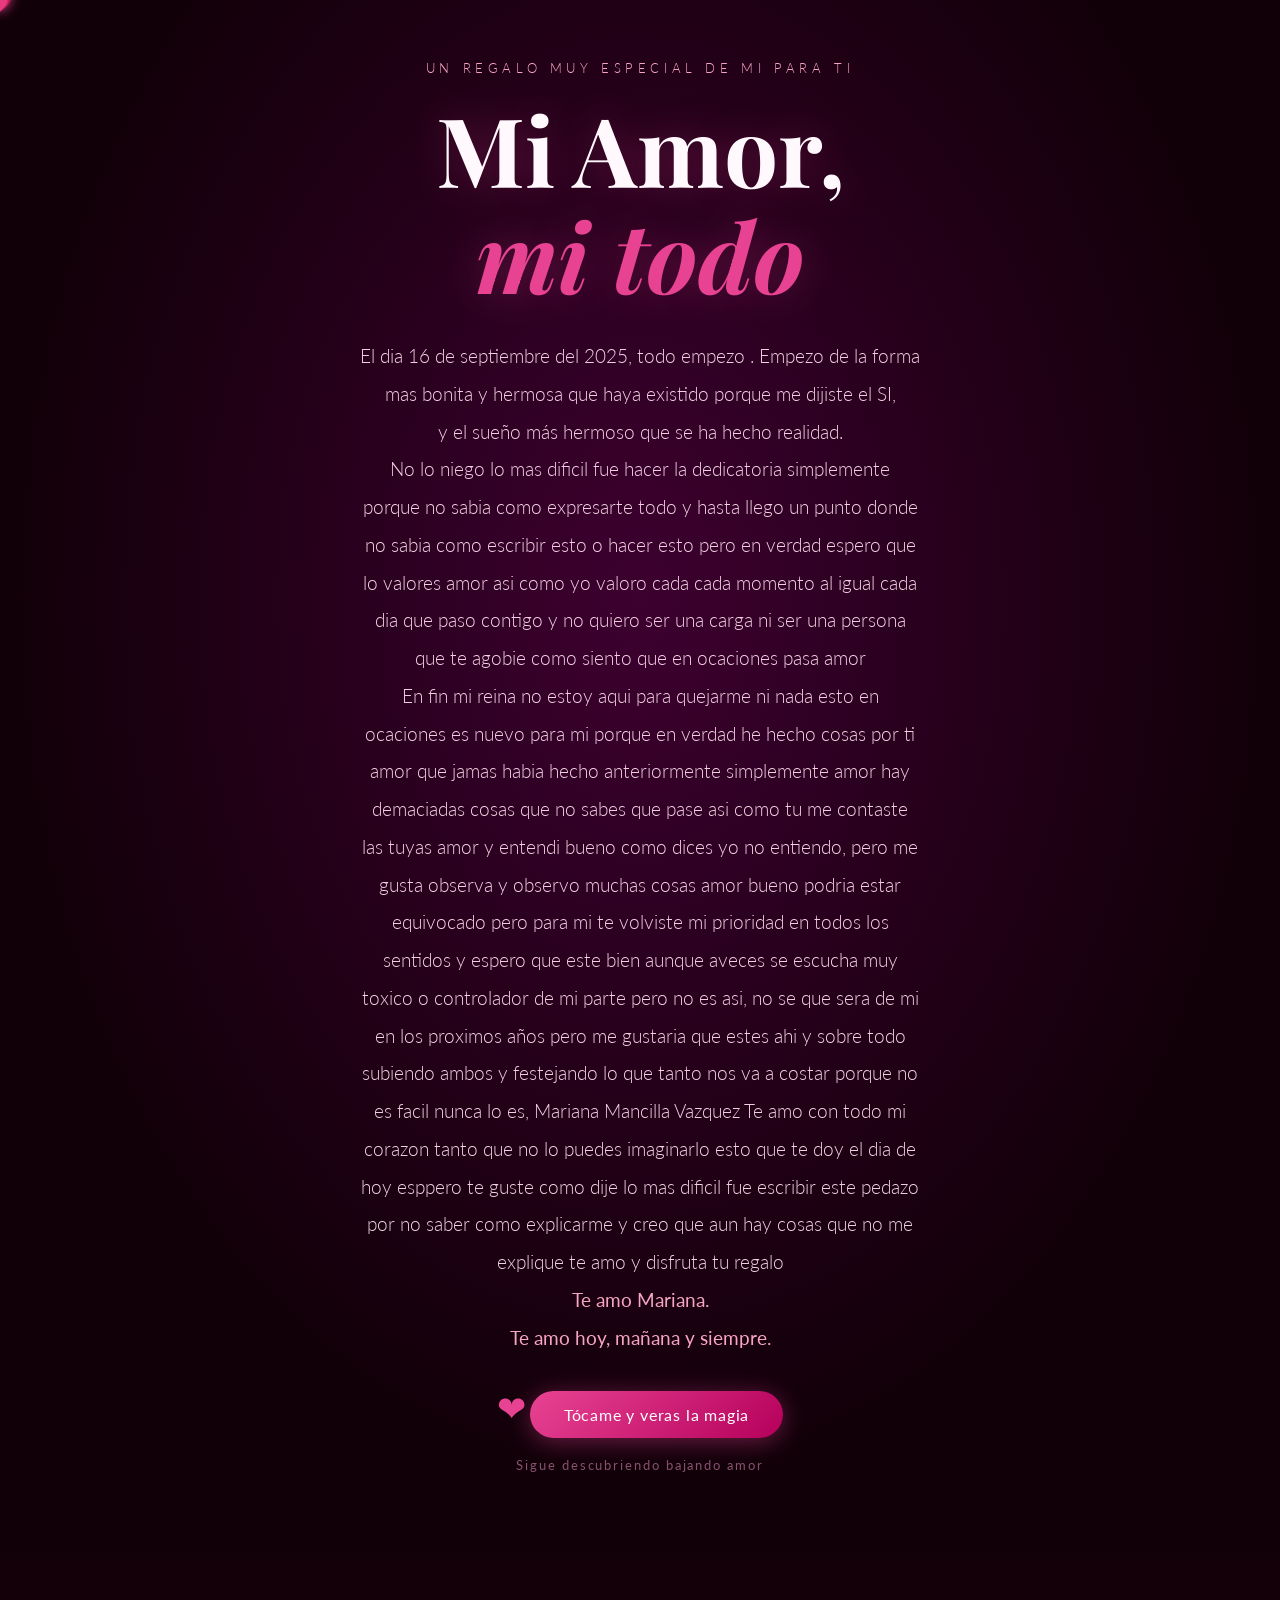
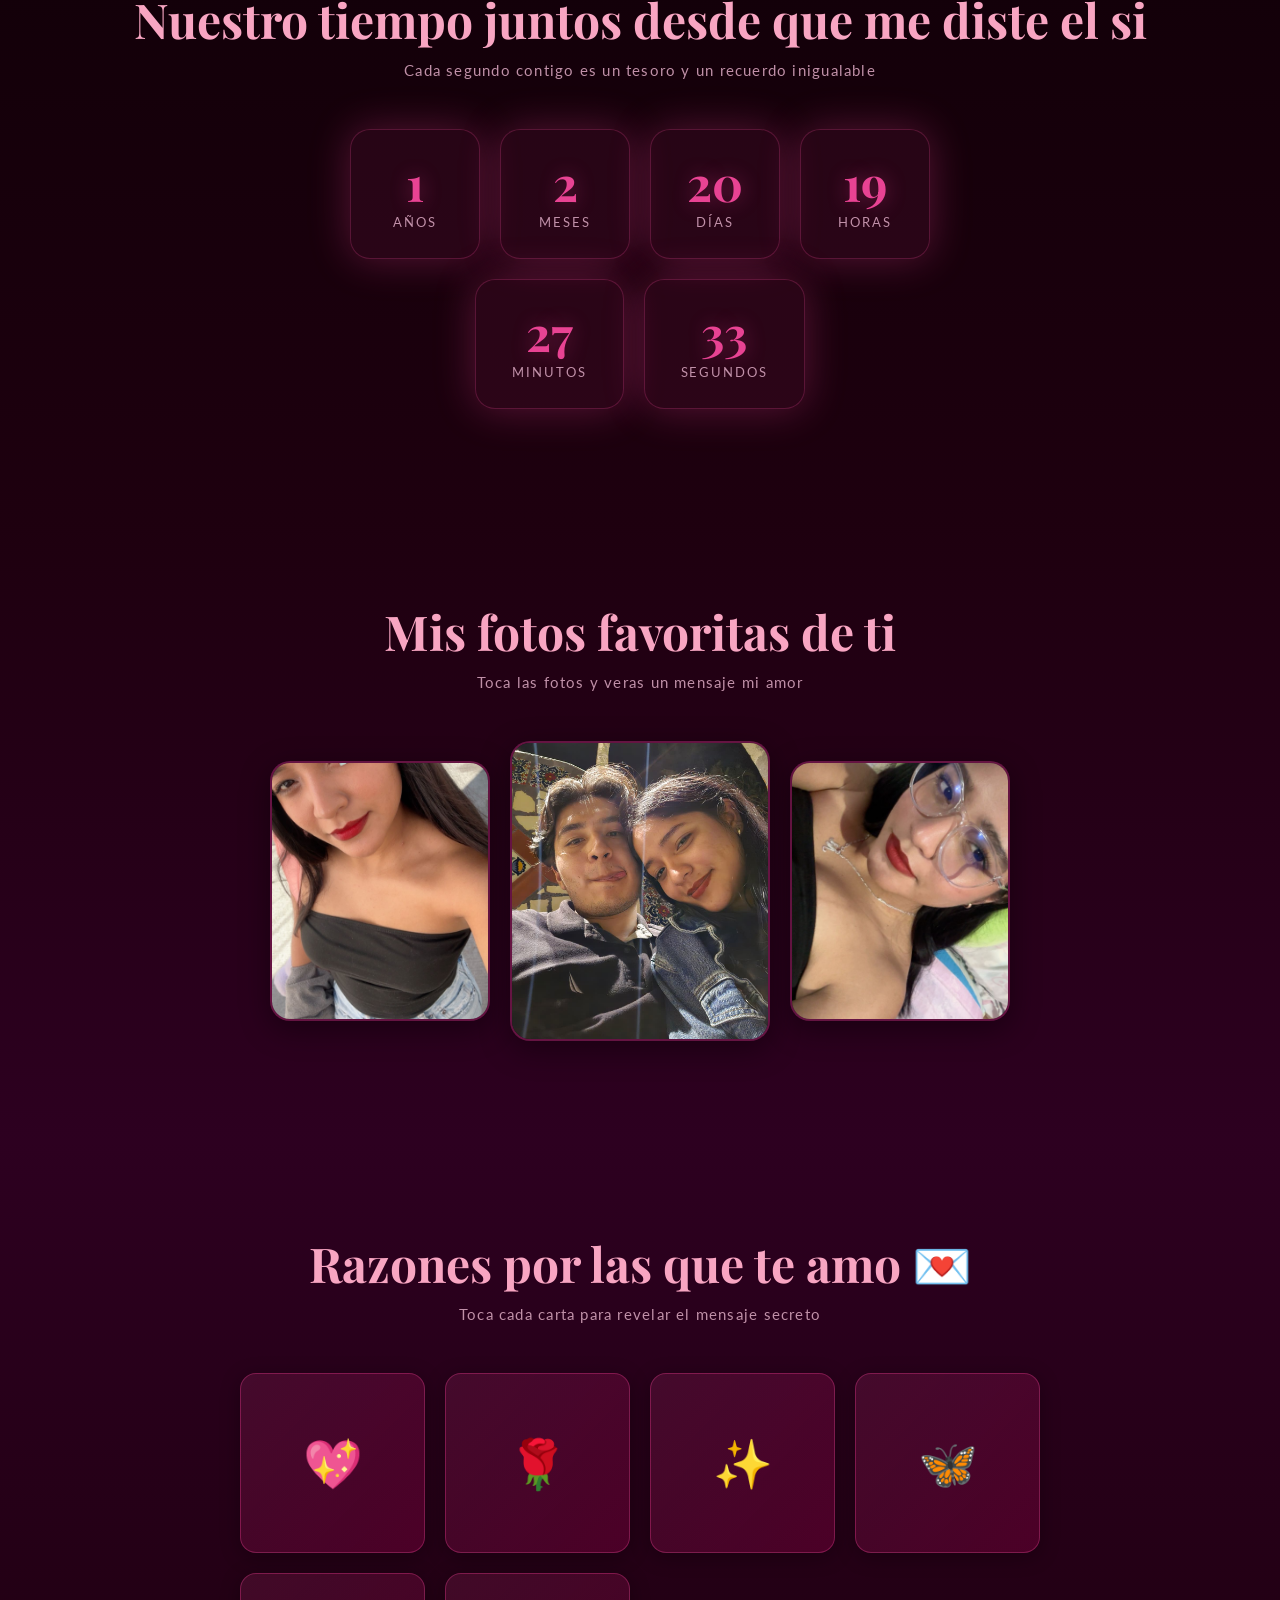
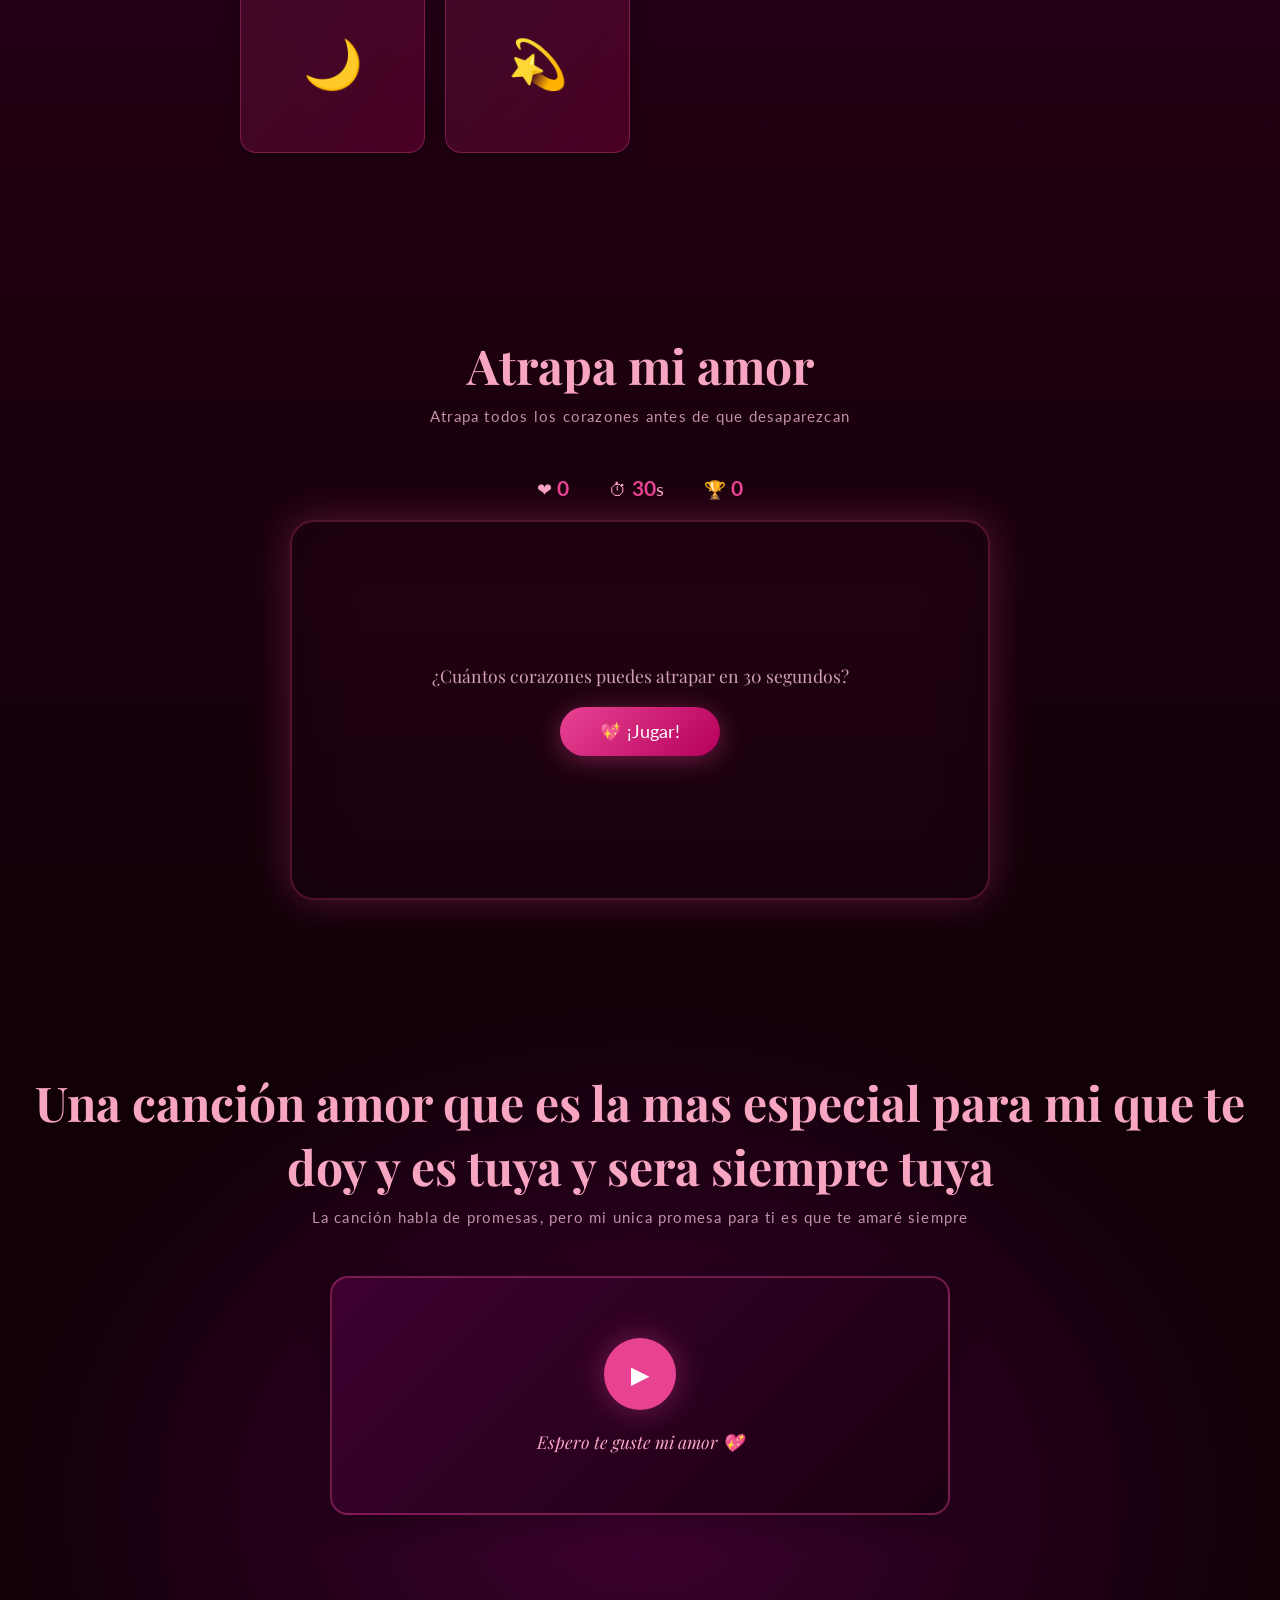
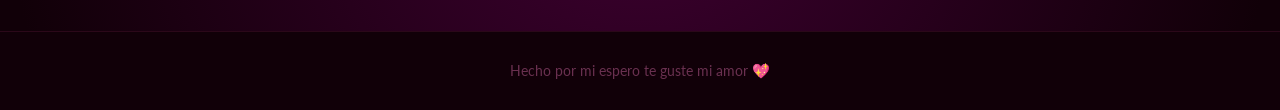
==== commit 06550b86: "Quedo lista la primera edicion de varias" ====
--- a/index.html
+++ b/index.html
@@ -20,26 +20,34 @@
   ══════════════════════════════════ -->
   <section class="hero">
     <div class="hero-content">
-      <p class="subtitulo">✦ Una dedicatoria para ti ✦</p>
+      <p class="subtitulo">Un regalo muy especial de mi para ti </p>
       <h1 class="titulo">Mi Amor,<br/><em>mi todo</em></h1>
       <p class="mensaje">
-        El dia 16 de septiembre del 2025, todo empezo.<br/>
-        Empezo de la forma mas bonita y hermosa que haya existido porque me dijiste el SI,<br/>
+        El dia 16 de septiembre del 2025, todo empezo . Empezo de la forma mas bonita y hermosa que haya existido porque me dijiste el SI,<br/>
         y el sueño más hermoso que se ha hecho realidad.<br/>
+        No lo niego lo mas dificil fue hacer la dedicatoria simplemente porque no sabia como expresarte todo y hasta llego un punto donde no sabia como escribir esto
+        o hacer esto pero en verdad espero que lo valores amor asi como yo valoro cada cada momento al igual cada dia que paso contigo y no quiero ser una carga ni ser una persona que te 
+        agobie como siento que en ocaciones pasa amor<br/>
+        En fin mi reina no estoy aqui para quejarme ni nada esto en ocaciones es nuevo para mi porque en verdad he hecho cosas por ti amor que jamas habia hecho anteriormente simplemente amor hay demaciadas cosas que no sabes que pase asi como tu me contaste las tuyas amor
+        y entendi bueno como dices yo no entiendo, pero me gusta observa y observo muchas cosas amor bueno podria estar equivocado pero para mi te volviste mi prioridad en todos los sentidos y espero que este bien aunque aveces se escucha muy toxico o controlador de mi parte
+        pero no es asi, no se que sera de mi en los proximos años pero me gustaria que estes ahi y sobre todo subiendo ambos y festejando lo que tanto nos va a costar porque no es facil nunca lo es, Mariana Mancilla Vazquez Te amo con todo mi corazon tanto que no lo puedes imaginarlo
+        esto que te doy el dia de hoy esppero te guste como dije lo mas dificil fue escribir este pedazo por no saber como explicarme y creo que aun hay cosas que no me explique te amo y disfruta tu regalo 
+        <br/>
+        <strong>Te amo Mariana.</strong><br/>
         <strong>Te amo hoy, mañana y siempre.</strong>
       </p>
       <div class="separador">❤</div>
-      <button class="btn-lluvia" id="btnLluvia">💝 Tócame</button>
+      <button class="btn-lluvia" id="btnLluvia">Tócame y veras la magia</button>
     </div>
-    <div class="scroll-hint">↓ Sigue descubriendo ↓</div>
+    <div class="scroll-hint"> Sigue descubriendo bajando amor </div>
   </section>
 
   <!-- ══════════════════════════════════
        SECCIÓN 2: CONTADOR DE TIEMPO
   ══════════════════════════════════ -->
   <section class="contador-section reveal">
-    <h2 class="sec-titulo">Nuestro tiempo juntos ⏳</h2>
-    <p class="sec-sub">Cada segundo contigo es un tesoro</p>
+    <h2 class="sec-titulo">Nuestro tiempo juntos desde que me diste el si</h2>
+    <p class="sec-sub">Cada segundo contigo es un tesoro y un recuerdo inigualable</p>
     <div class="contador-grid">
       <div class="contador-item">
         <span class="num" id="cAnios">0</span>
@@ -66,15 +74,14 @@
         <span class="clabel">Segundos</span>
       </div>
     </div>
-    <p class="contador-nota">💡 Cambia la fecha en <code>script.js</code> línea 1</p>
   </section>
 
   <!-- ══════════════════════════════════
        SECCIÓN 3: FOTOS DINÁMICAS
   ══════════════════════════════════ -->
   <section class="galeria-section reveal">
-    <h2 class="sec-titulo">Nuestros momentos 📸</h2>
-    <p class="sec-sub">Acerca el cursor o toca las fotos ✨</p>
+    <h2 class="sec-titulo">Mis fotos favoritas de ti</h2>
+    <p class="sec-sub">Toca las fotos y veras un mensaje mi amor </p>
     <div class="galeria" id="galeria">
       <div class="foto-card" id="card1">
         <div class="foto-inner">
@@ -111,27 +118,27 @@
     <div class="cartas-grid">
       <div class="carta" onclick="this.classList.toggle('abierta')">
         <div class="carta-frente">💖</div>
-        <div class="carta-atras">Tu sonrisa ilumina hasta mis días más oscuros</div>
+        <div class="carta-atras">Te eligiria en esta y en todas las vidad existentes</div>
       </div>
       <div class="carta" onclick="this.classList.toggle('abierta')">
         <div class="carta-frente">🌹</div>
-        <div class="carta-atras">Me haces querer ser mejor persona cada día</div>
+        <div class="carta-atras">Eres mi lugar favorito en el universo entero</div>
       </div>
       <div class="carta" onclick="this.classList.toggle('abierta')">
         <div class="carta-frente">✨</div>
-        <div class="carta-atras">Tu risa es mi canción favorita del mundo</div>
+        <div class="carta-atras">No prometo perfeccion, pero si amor sincero todos los dias</div>
       </div>
       <div class="carta" onclick="this.classList.toggle('abierta')">
         <div class="carta-frente">🦋</div>
-        <div class="carta-atras">Contigo, lo ordinario se vuelve mágico</div>
+        <div class="carta-atras">No se que hice para merecerte, pero gracias por quedarte</div>
       </div>
       <div class="carta" onclick="this.classList.toggle('abierta')">
         <div class="carta-frente">🌙</div>
-        <div class="carta-atras">Pienso en ti incluso cuando no me doy cuenta</div>
+        <div class="carta-atras">No eres solo el amor de mi vida... eres la calma de mis dias</div>
       </div>
       <div class="carta" onclick="this.classList.toggle('abierta')">
         <div class="carta-frente">💫</div>
-        <div class="carta-atras">Eres mi lugar favorito en el universo entero</div>
+        <div class="carta-atras">Eres tu solo tu, lo que quiero en mi vida y siempre lo dire tengo miedo a perderte pero te amo de verdad</div>
       </div>
     </div>
   </section>
@@ -140,7 +147,7 @@
        SECCIÓN 5: JUEGO - ATRAPA CORAZONES
   ══════════════════════════════════ -->
   <section class="juego-section reveal">
-    <h2 class="sec-titulo">🎮 Atrapa mi amor</h2>
+    <h2 class="sec-titulo">Atrapa mi amor</h2>
     <p class="sec-sub">Atrapa todos los corazones antes de que desaparezcan</p>
     <div class="juego-container">
       <div class="juego-info">
@@ -166,13 +173,13 @@
        SECCIÓN 6: VIDEO
   ══════════════════════════════════ -->
   <section class="video-section reveal">
-    <h2 class="sec-titulo">Una canción amor que es la mas especial para mi que te doy y es tuya y sera simepre tuya</h2>
+    <h2 class="sec-titulo">Una canción amor que es la mas especial para mi que te doy y es tuya y sera siempre tuya</h2>
     <p class="sec-sub">La canción habla de promesas, pero mi unica promesa para ti es que te amaré siempre </p>
     <div class="video-wrapper">
       <a href="https://www.youtube.com/watch?v=7XPmRUp_Yf4" class="video-link" target="_blank" rel="noopener">
         <div class="video-thumbnail">
           <div class="play-btn">▶</div>
-          <span class="video-label">"Perfect" — Ed Sheeran</span>
+          <span class="video-label">Espero te guste mi amor  💖</span>
         </div>
       </a>
     </div>
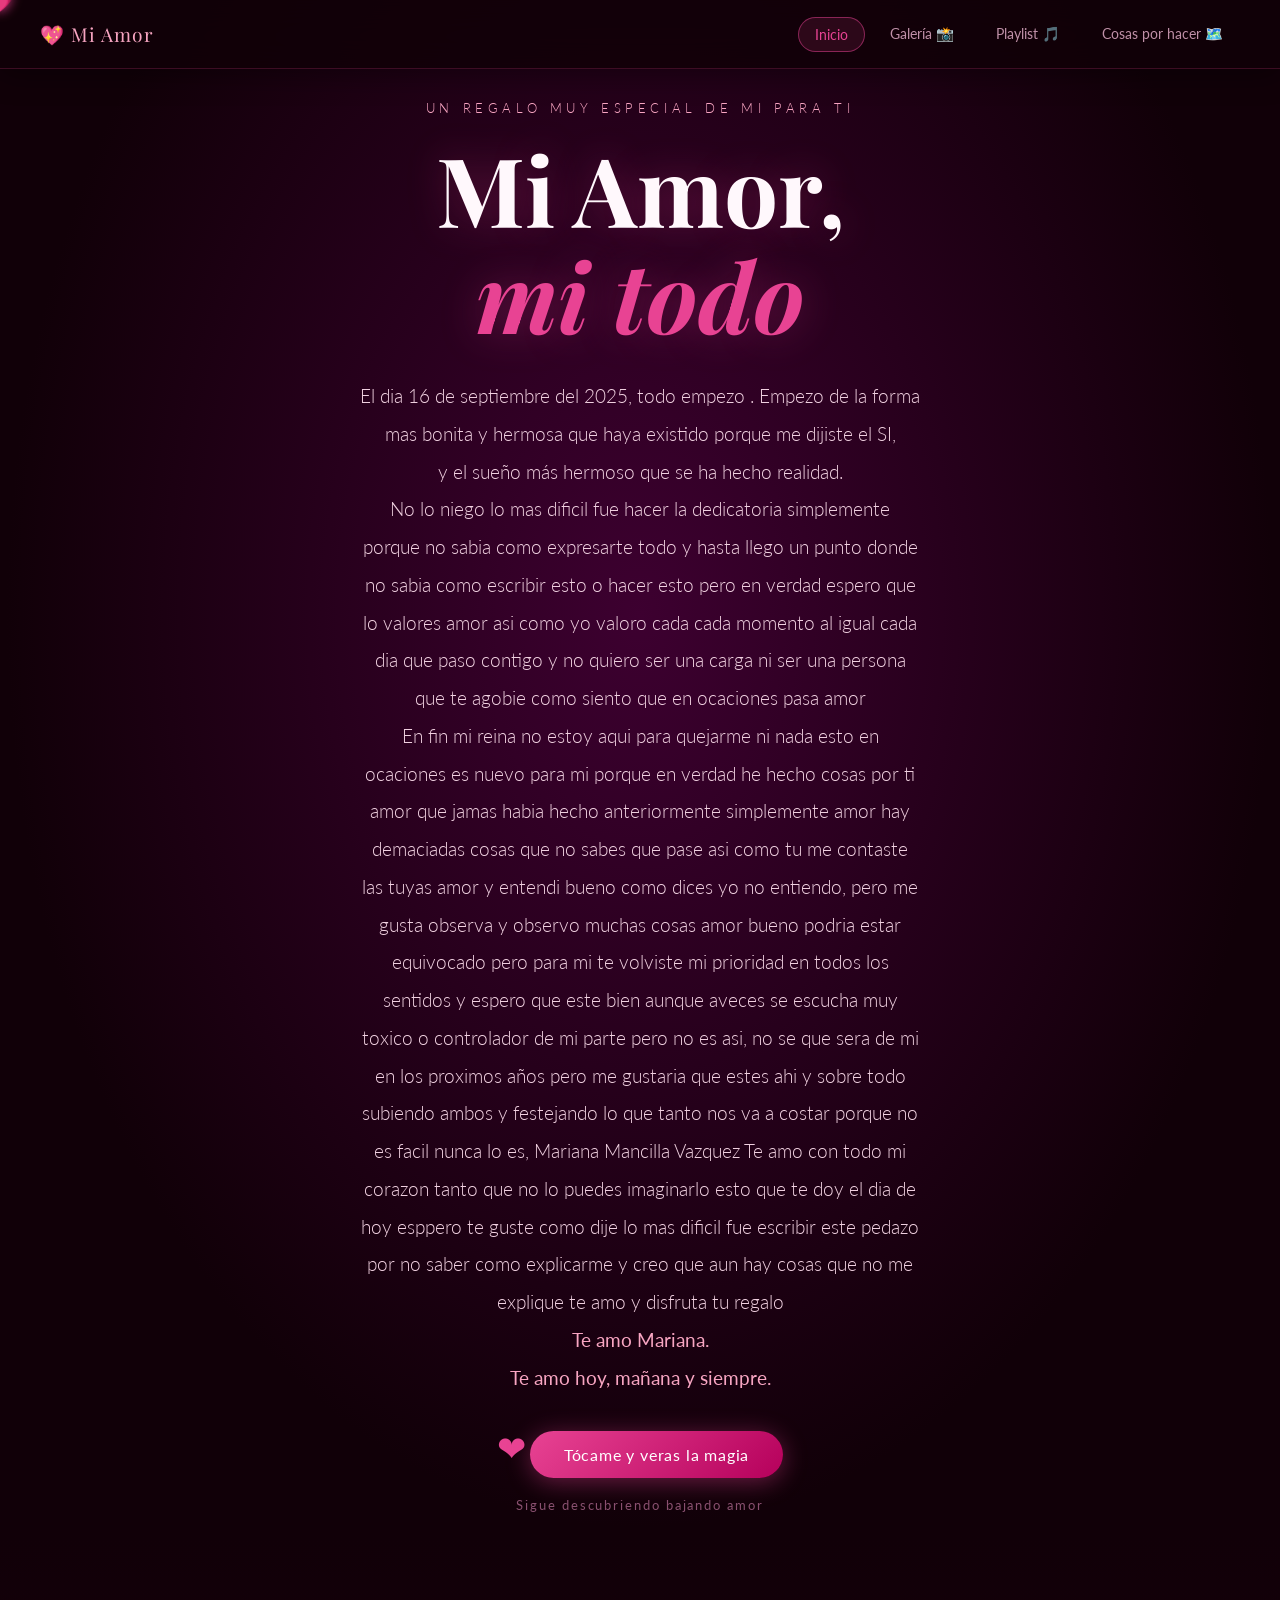
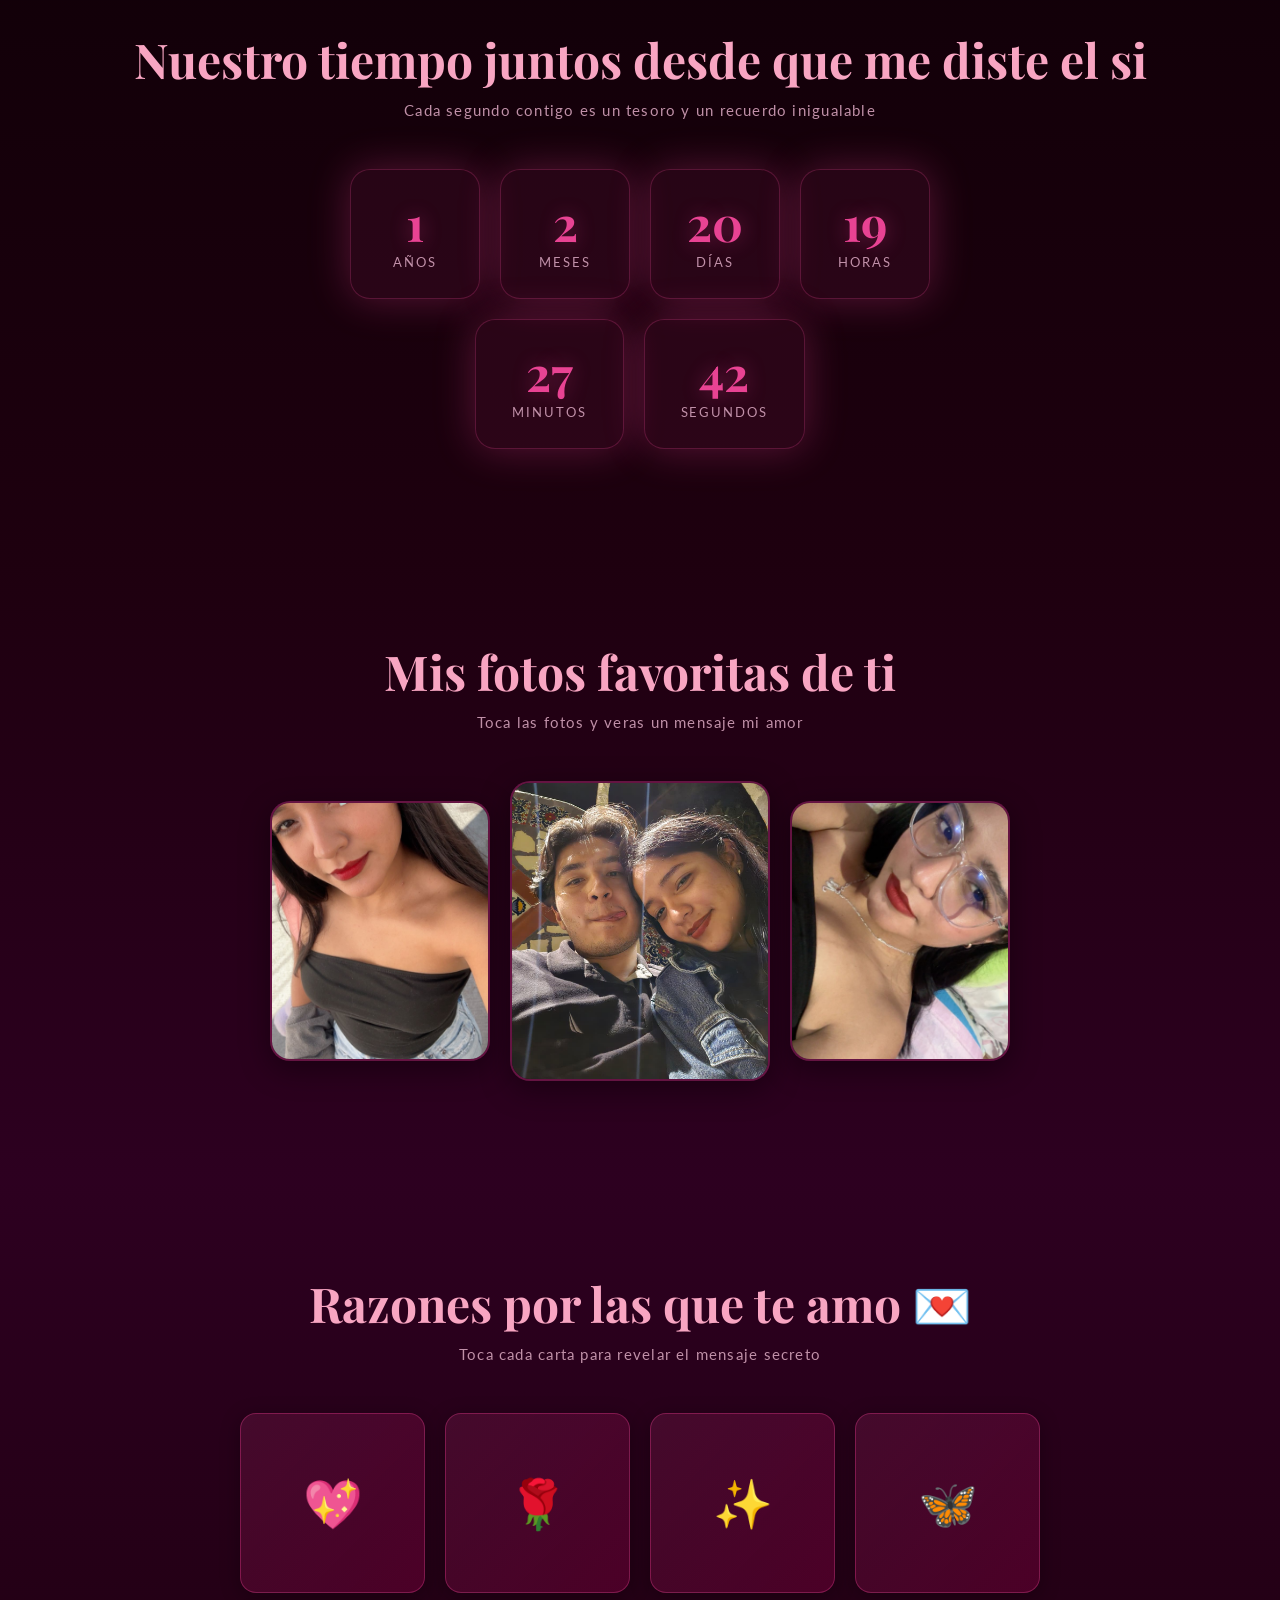
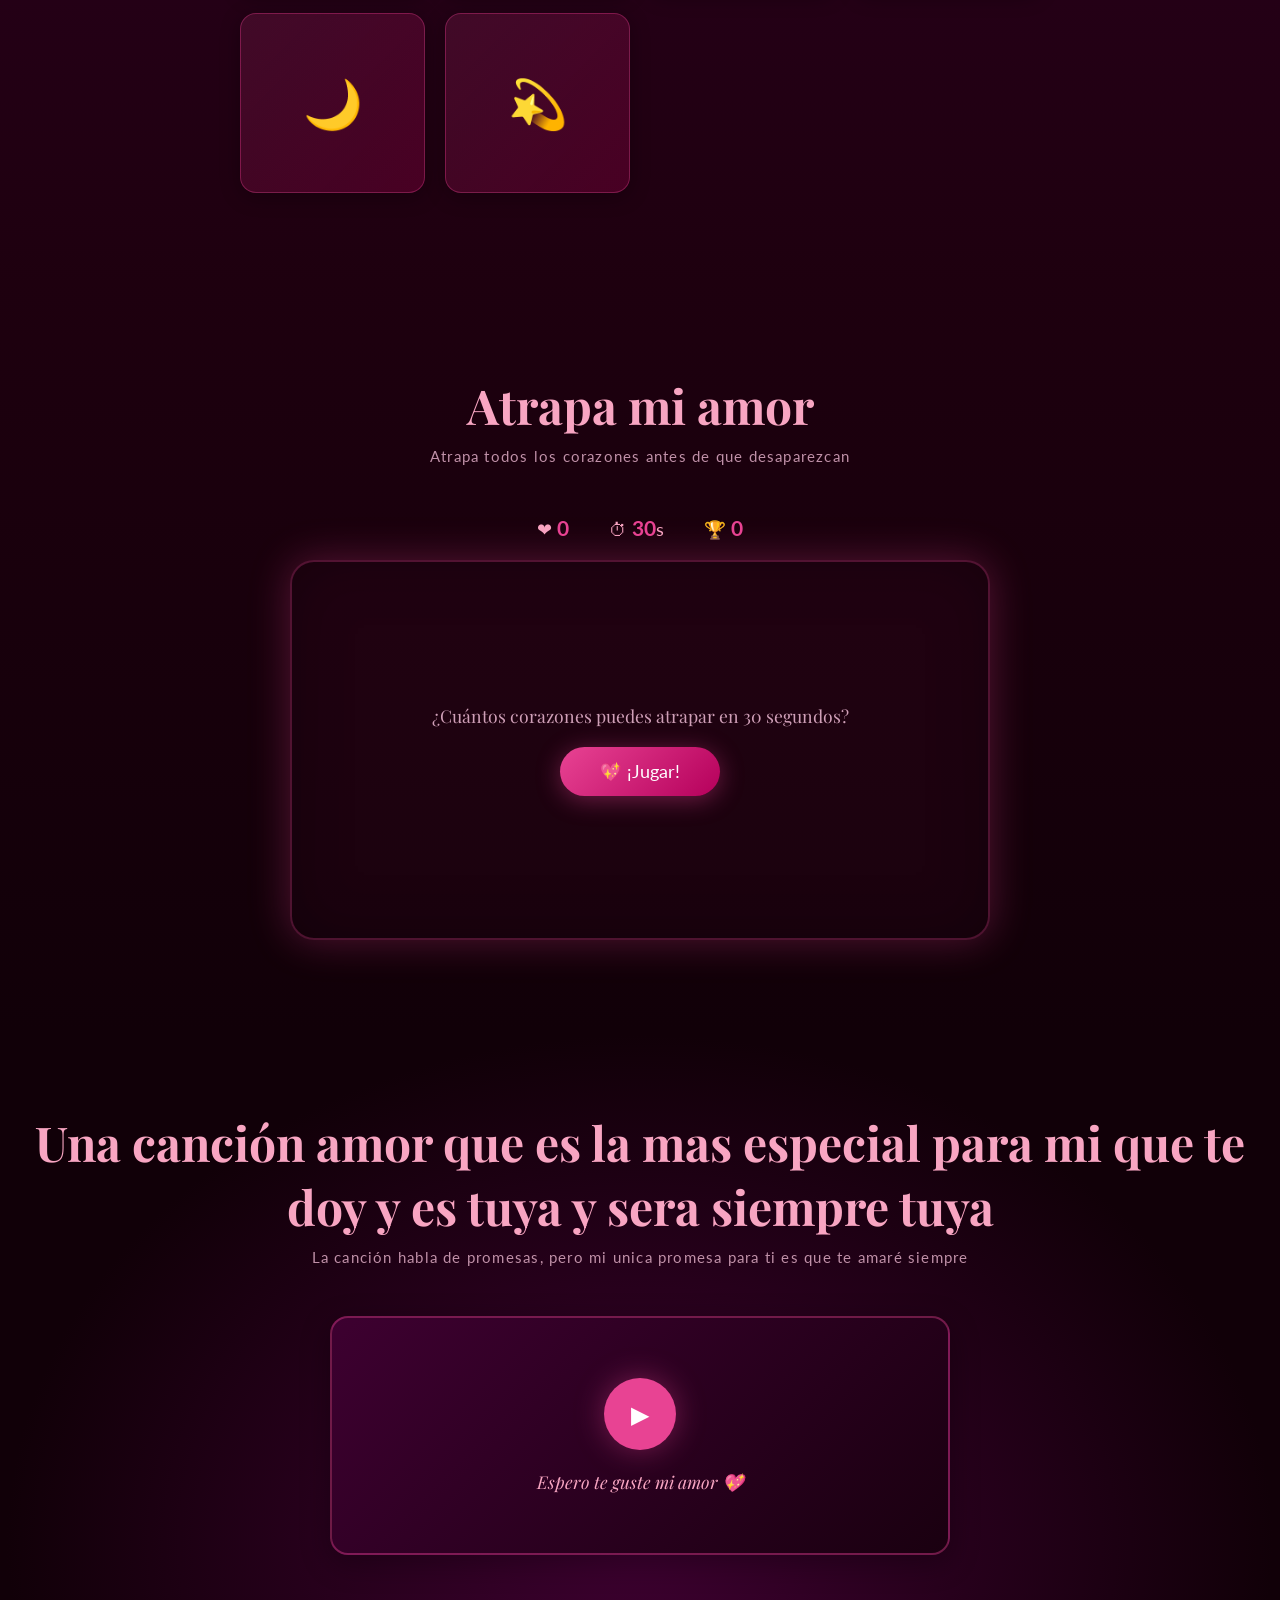
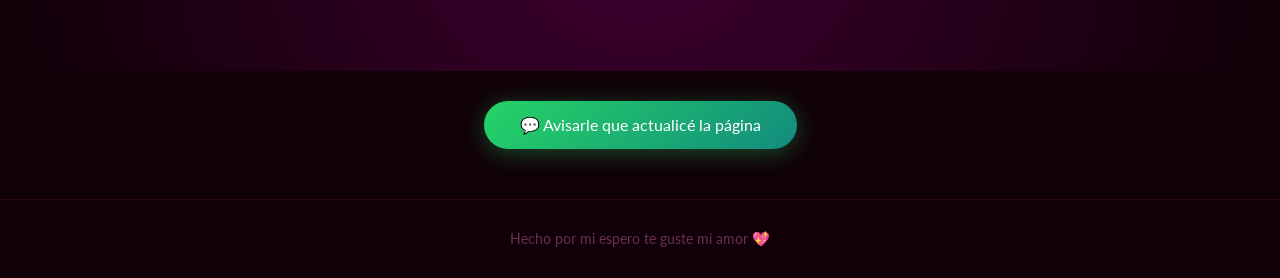
==== commit a1e80661: "Se agregarn tabs y ahi se mejoraran las cosas" ====
--- a/index.html
+++ b/index.html
@@ -14,6 +14,18 @@
 
   <!-- PARTÍCULAS FLOTANTES -->
   <div class="particles" id="particles"></div>
+
+   <!-- NAVBAR -->
+  <nav class="navbar">
+    <a href="index.html" class="nav-logo">💖 Mi Amor</a>
+    <div class="nav-links" id="navLinks">
+      <a href="index.html" class="nav-link activo">Inicio</a>
+      <a href="galeria.html" class="nav-link">Galería 📸</a>
+      <a href="playlist.html" class="nav-link">Playlist 🎵</a>
+      <a href="bucket.html" class="nav-link">Cosas por hacer 🗺️</a>
+    </div>
+    <button class="nav-menu" id="navMenu">☰</button>
+  </nav>
 
   <!-- ══════════════════════════════════
        SECCIÓN 1: HERO - DEDICATORIA
@@ -185,6 +197,12 @@
     </div>
   </section>
 
+  <div class="notif-container">
+  <button class="btn-notif" onclick="abrirWhatsApp()">
+    💬 Avisarle que actualicé la página
+  </button>
+</div>
+
   <!-- FOOTER -->
   <footer class="footer">
     <p>Hecho por mi espero te guste mi amor  💖</p>
--- a/style.css
+++ b/style.css
@@ -507,4 +507,206 @@
   .num { font-size:2.2rem; }
   .juego-area { height:300px; }
   .cartas-grid { grid-template-columns: repeat(3, 1fr); }
-}+}
+
+
+.notif-container {
+  text-align: center;
+  padding: 30px 20px 50px;
+  background: var(--fondo);
+}
+.btn-notif {
+  background: linear-gradient(135deg, #25D366, #128C7E);
+  color: white;
+  border: none;
+  padding: 14px 36px;
+  border-radius: 50px;
+  font-size: 1rem;
+  font-family: 'Lato', sans-serif;
+  cursor: pointer;
+  box-shadow: 0 4px 25px rgba(37,211,102,0.35);
+  transition: transform 0.2s, box-shadow 0.2s;
+}
+.btn-notif:hover {
+  transform: scale(1.07);
+  box-shadow: 0 8px 40px rgba(37,211,102,0.5);
+}
+
+
+ 
+/* =============================================
+   NAVBAR
+============================================= */
+.navbar {
+  position: fixed;
+  top: 0; left: 0; right: 0;
+  z-index: 1000;
+  display: flex;
+  align-items: center;
+  justify-content: space-between;
+  padding: 16px 40px;
+  background: rgba(17, 0, 8, 0.85);
+  backdrop-filter: blur(16px);
+  border-bottom: 1px solid rgba(232, 67, 147, 0.2);
+  box-shadow: 0 4px 30px rgba(0,0,0,0.4);
+}
+ 
+.nav-logo {
+  font-family: 'Playfair Display', serif;
+  font-size: 1.2rem;
+  color: var(--rosa-claro);
+  text-decoration: none;
+  letter-spacing: 0.05em;
+  white-space: nowrap;
+}
+ 
+.nav-links {
+  display: flex;
+  gap: 8px;
+  align-items: center;
+}
+ 
+.nav-link {
+  color: #c090a8;
+  text-decoration: none;
+  font-size: 0.9rem;
+  padding: 8px 16px;
+  border-radius: 50px;
+  border: 1px solid transparent;
+  transition: color 0.3s, border-color 0.3s, background 0.3s;
+  white-space: nowrap;
+}
+ 
+.nav-link:hover {
+  color: var(--rosa-claro);
+  border-color: rgba(232,67,147,0.3);
+  background: rgba(232,67,147,0.08);
+}
+ 
+.nav-link.activo {
+  color: var(--rosa);
+  border-color: rgba(232,67,147,0.5);
+  background: rgba(232,67,147,0.12);
+}
+ 
+/* Botón hamburguesa (móvil) */
+.nav-menu {
+  display: none;
+  background: none;
+  border: 1px solid rgba(232,67,147,0.4);
+  color: var(--rosa-claro);
+  font-size: 1.2rem;
+  padding: 6px 12px;
+  border-radius: 8px;
+  cursor: pointer;
+}
+ 
+/* Empujar contenido hacia abajo por el navbar */
+.hero { padding-top: 100px; }
+ 
+/* =============================================
+   PÁGINA PRÓXIMAMENTE
+============================================= */
+.proximamente-section {
+  position: relative;
+  z-index: 1;
+  min-height: 100vh;
+  display: flex;
+  align-items: center;
+  justify-content: center;
+  padding: 120px 20px 60px;
+  background: radial-gradient(ellipse at 50% 40%, #3d0030 0%, var(--fondo) 70%);
+}
+ 
+.prox-content {
+  text-align: center;
+  max-width: 600px;
+  animation: aparecer 1.2s ease both;
+}
+ 
+.prox-emoji {
+  font-size: 5rem;
+  margin-bottom: 24px;
+  animation: latir 1.5s ease-in-out infinite;
+  display: block;
+}
+ 
+.prox-titulo {
+  font-family: 'Playfair Display', serif;
+  font-size: clamp(2rem, 5vw, 3.5rem);
+  color: var(--rosa-claro);
+  margin-bottom: 16px;
+}
+ 
+.prox-sub {
+  font-size: 1rem;
+  letter-spacing: 0.4em;
+  text-transform: uppercase;
+  color: var(--rosa);
+  margin-bottom: 24px;
+  animation: pulsar 2s ease-in-out infinite;
+}
+ 
+.prox-mensaje {
+  font-size: 1.1rem;
+  font-weight: 300;
+  color: #d0a0b8;
+  line-height: 1.9;
+  margin-bottom: 36px;
+}
+ 
+.prox-corazones {
+  display: flex;
+  justify-content: center;
+  gap: 12px;
+  font-size: 1.8rem;
+  margin-bottom: 40px;
+}
+ 
+.prox-corazones span {
+  animation: latir 1.2s ease-in-out infinite;
+}
+.prox-corazones span:nth-child(1) { animation-delay: 0s; }
+.prox-corazones span:nth-child(2) { animation-delay: 0.2s; }
+.prox-corazones span:nth-child(3) { animation-delay: 0.4s; }
+.prox-corazones span:nth-child(4) { animation-delay: 0.6s; }
+.prox-corazones span:nth-child(5) { animation-delay: 0.8s; }
+ 
+.prox-btn {
+  display: inline-block;
+  color: var(--rosa-claro);
+  text-decoration: none;
+  border: 1px solid rgba(232,67,147,0.4);
+  padding: 12px 30px;
+  border-radius: 50px;
+  font-size: 0.95rem;
+  transition: background 0.3s, border-color 0.3s, transform 0.2s;
+}
+ 
+.prox-btn:hover {
+  background: rgba(232,67,147,0.12);
+  border-color: var(--rosa);
+  transform: translateX(-4px);
+}
+ 
+/* =============================================
+   RESPONSIVE NAVBAR
+============================================= */
+@media (max-width: 700px) {
+  .navbar { padding: 14px 20px; }
+  .nav-menu { display: block; }
+  .nav-links {
+    display: none;
+    position: absolute;
+    top: 100%;
+    left: 0; right: 0;
+    flex-direction: column;
+    background: rgba(17,0,8,0.97);
+    padding: 16px;
+    border-bottom: 1px solid rgba(232,67,147,0.2);
+    gap: 4px;
+  }
+  .nav-links.abierto { display: flex; }
+  .nav-link { width: 100%; text-align: center; padding: 12px; }
+}
+ 
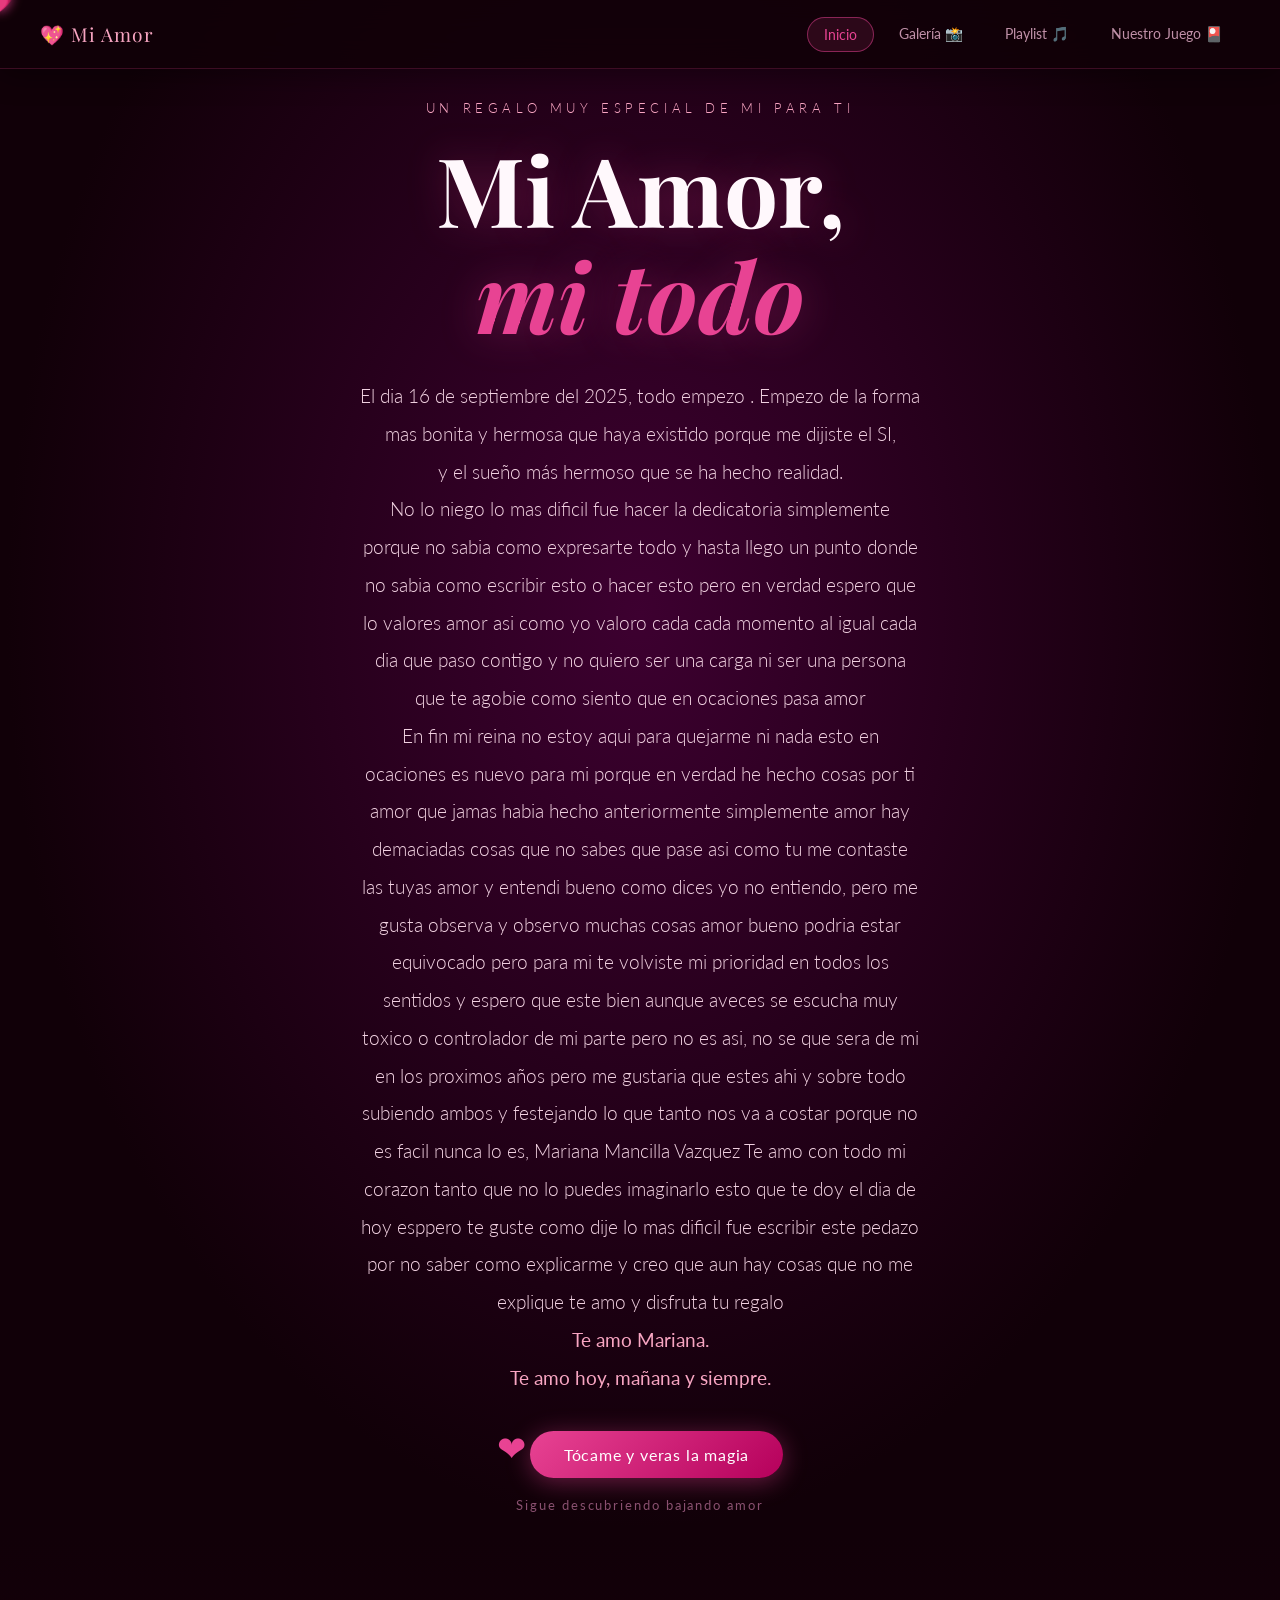
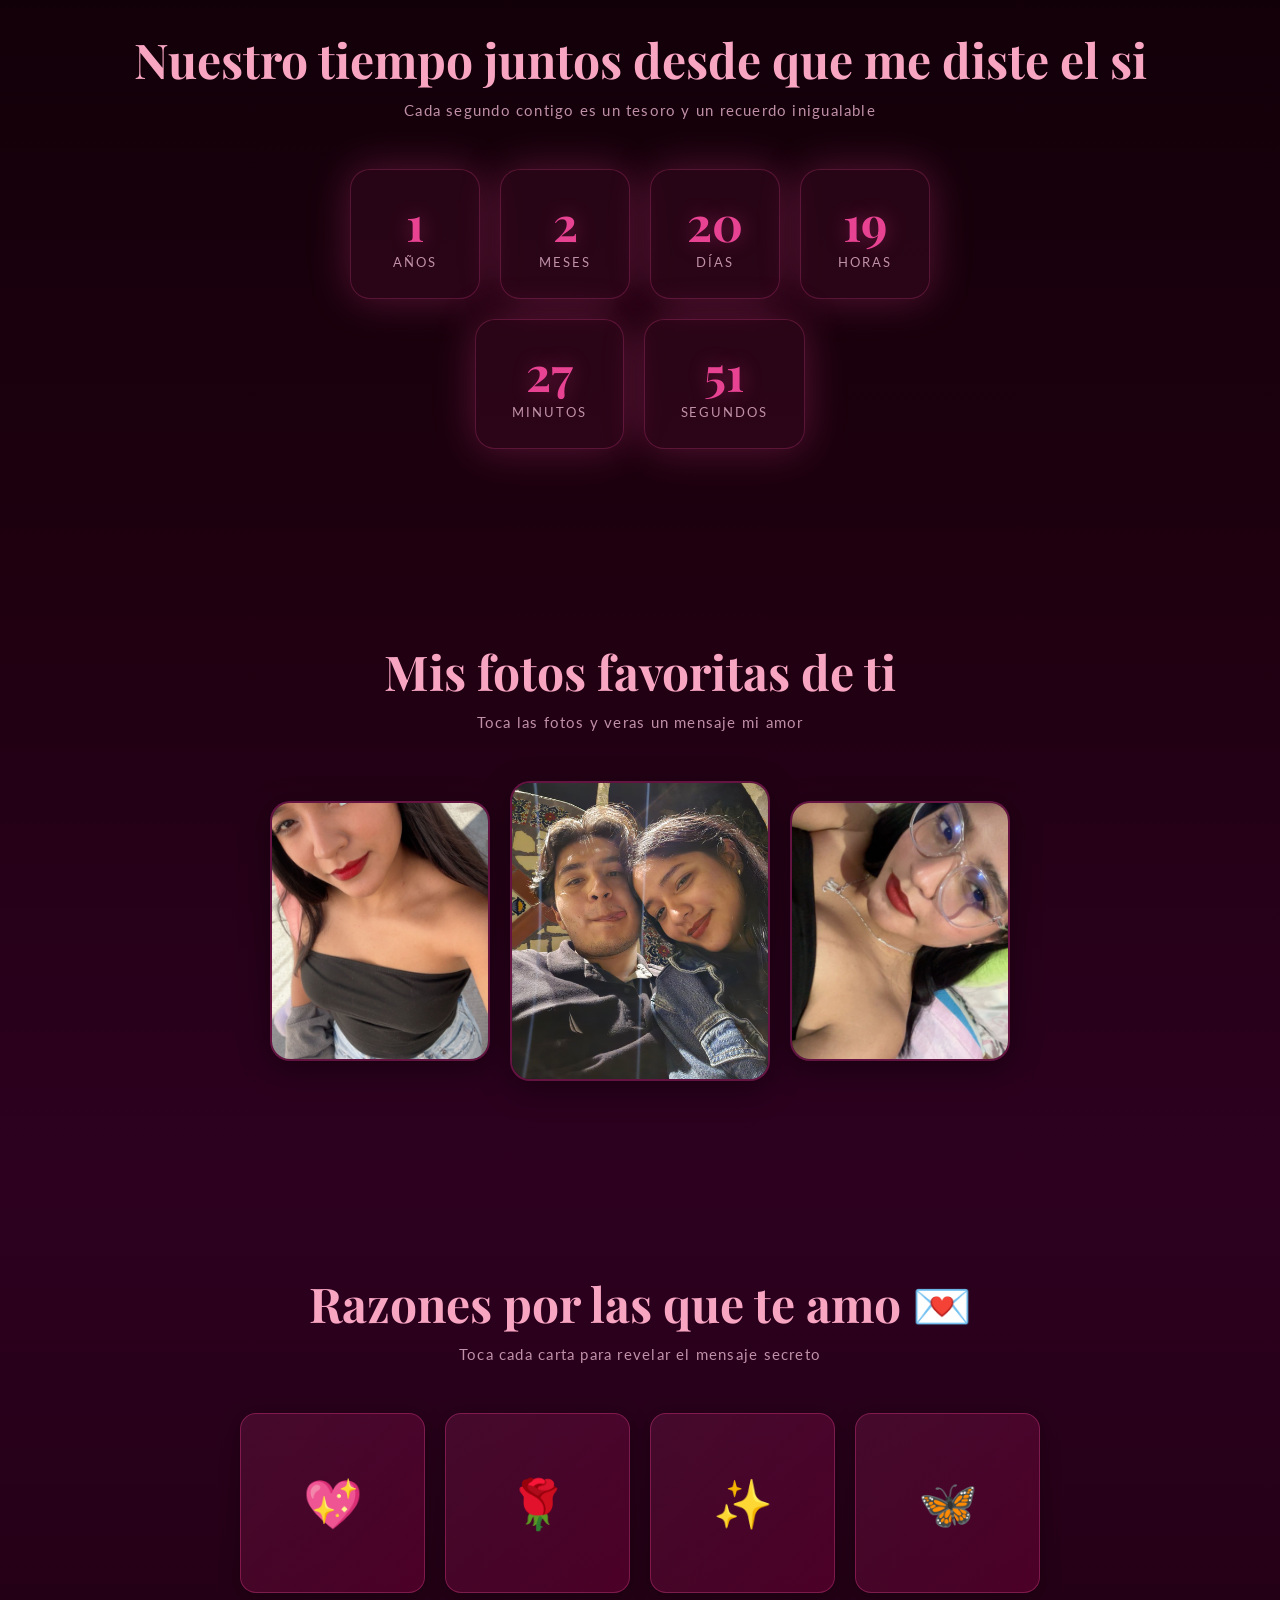
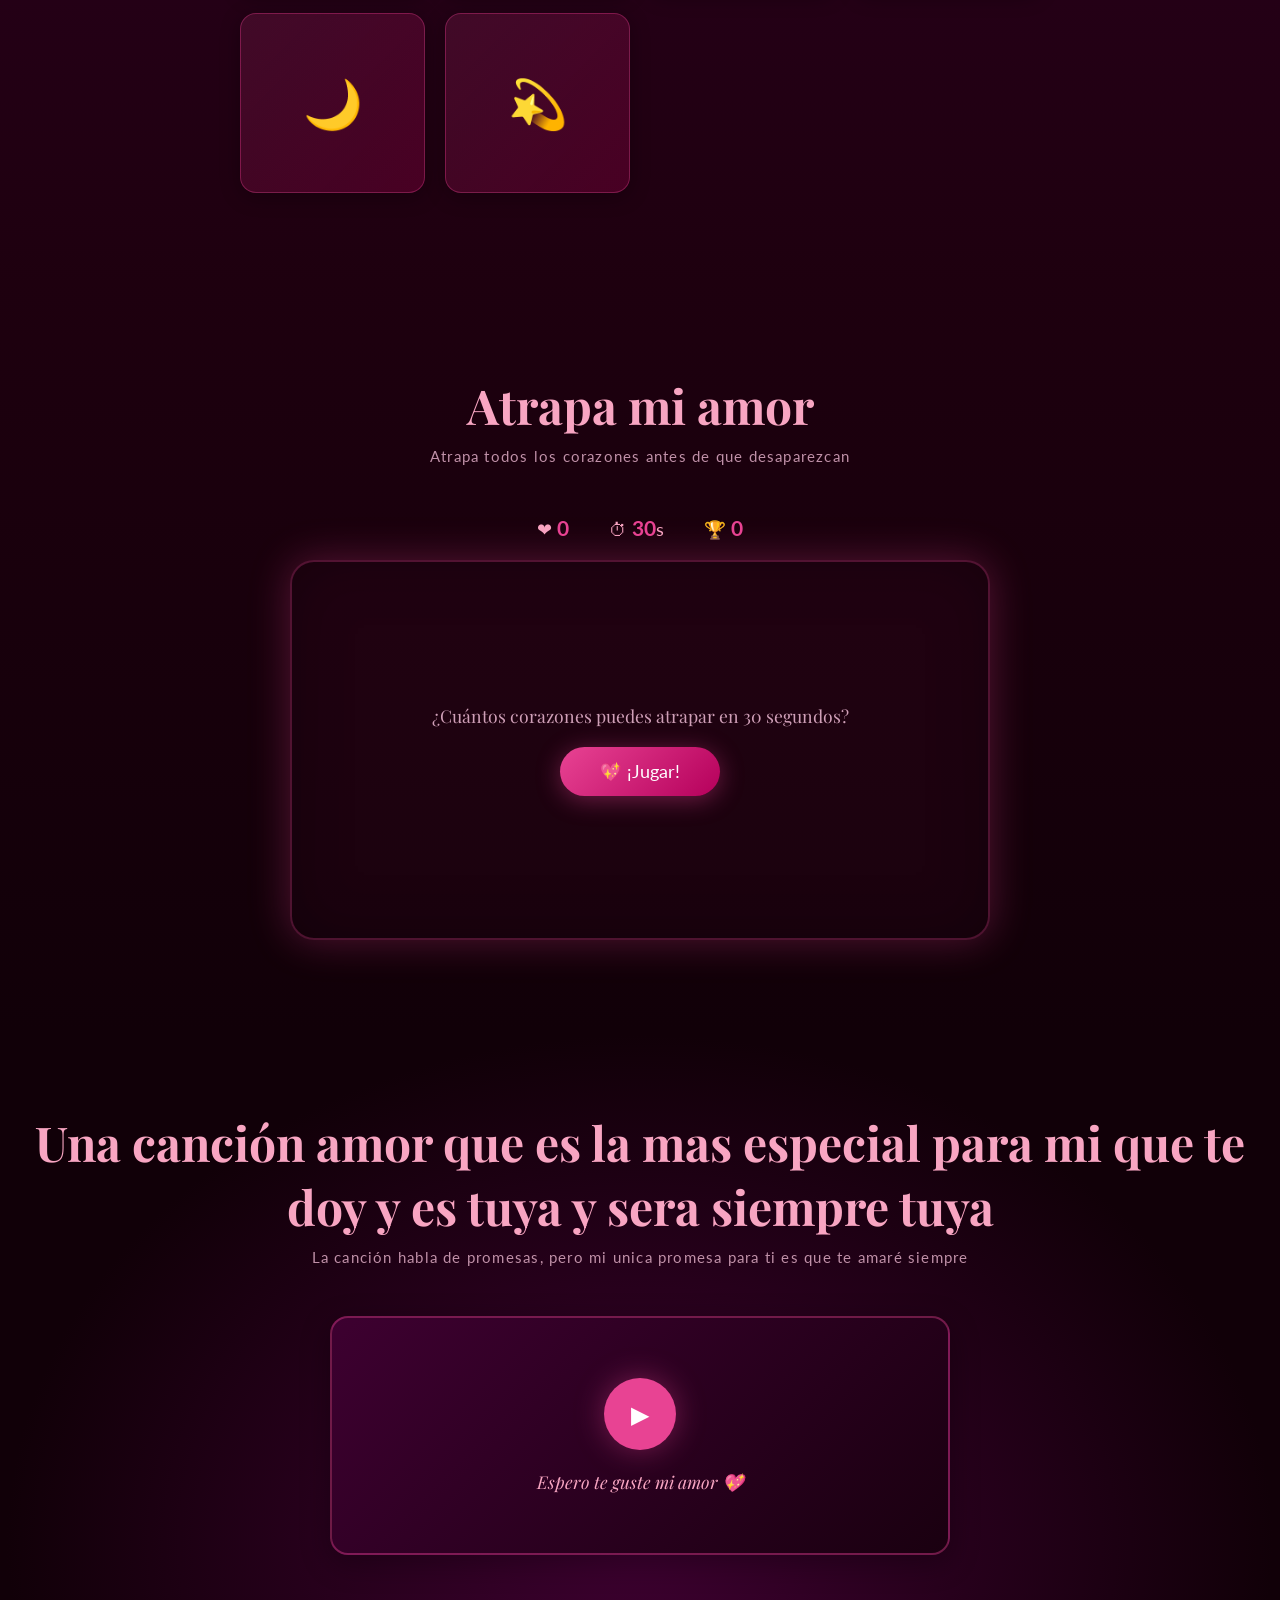
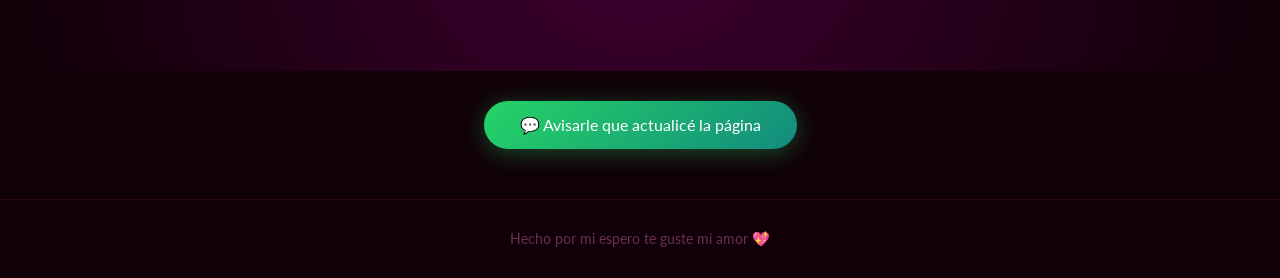
==== commit f7935ccd: "se agrego un juego de cartas" ====
--- a/index.html
+++ b/index.html
@@ -22,7 +22,7 @@
       <a href="index.html" class="nav-link activo">Inicio</a>
       <a href="galeria.html" class="nav-link">Galería 📸</a>
       <a href="playlist.html" class="nav-link">Playlist 🎵</a>
-      <a href="bucket.html" class="nav-link">Cosas por hacer 🗺️</a>
+      <a href="bucket.html" class="nav-link">Nuestro Juego 🎴</a>
     </div>
     <button class="nav-menu" id="navMenu">☰</button>
   </nav>
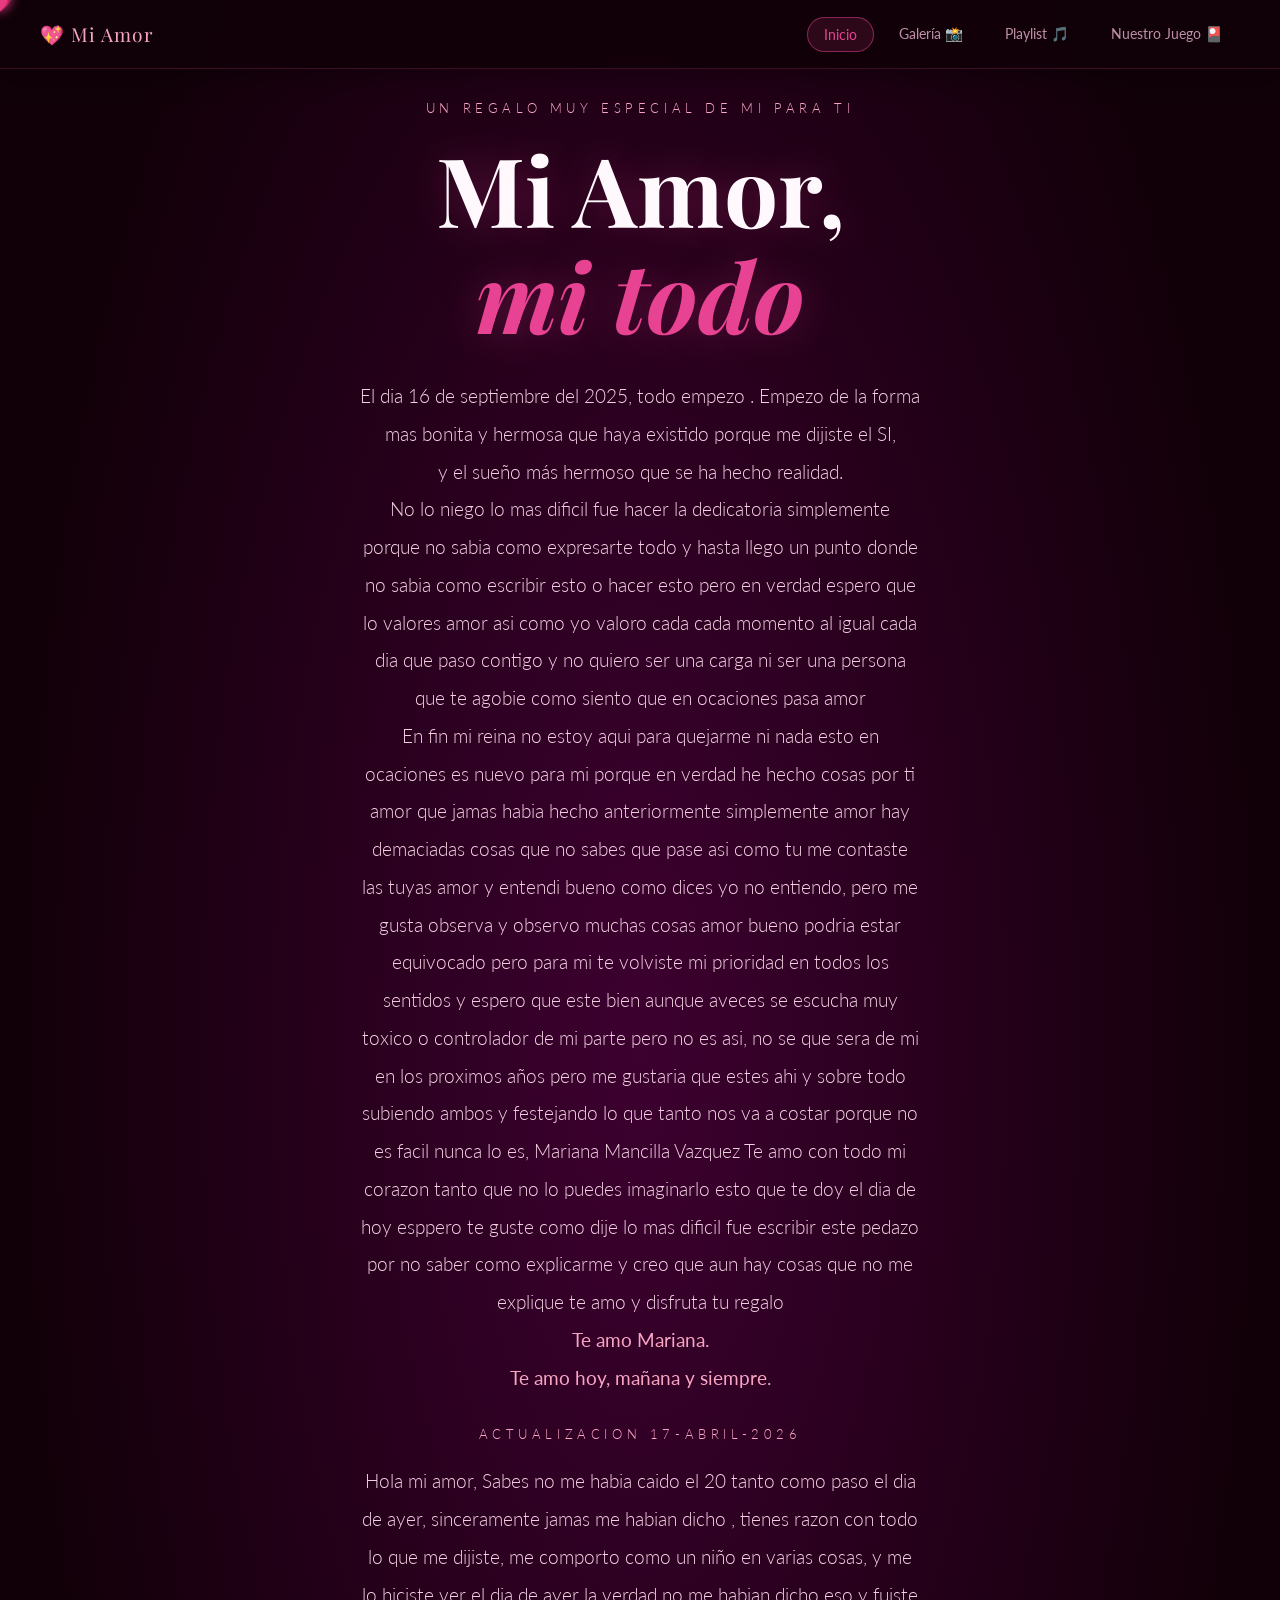
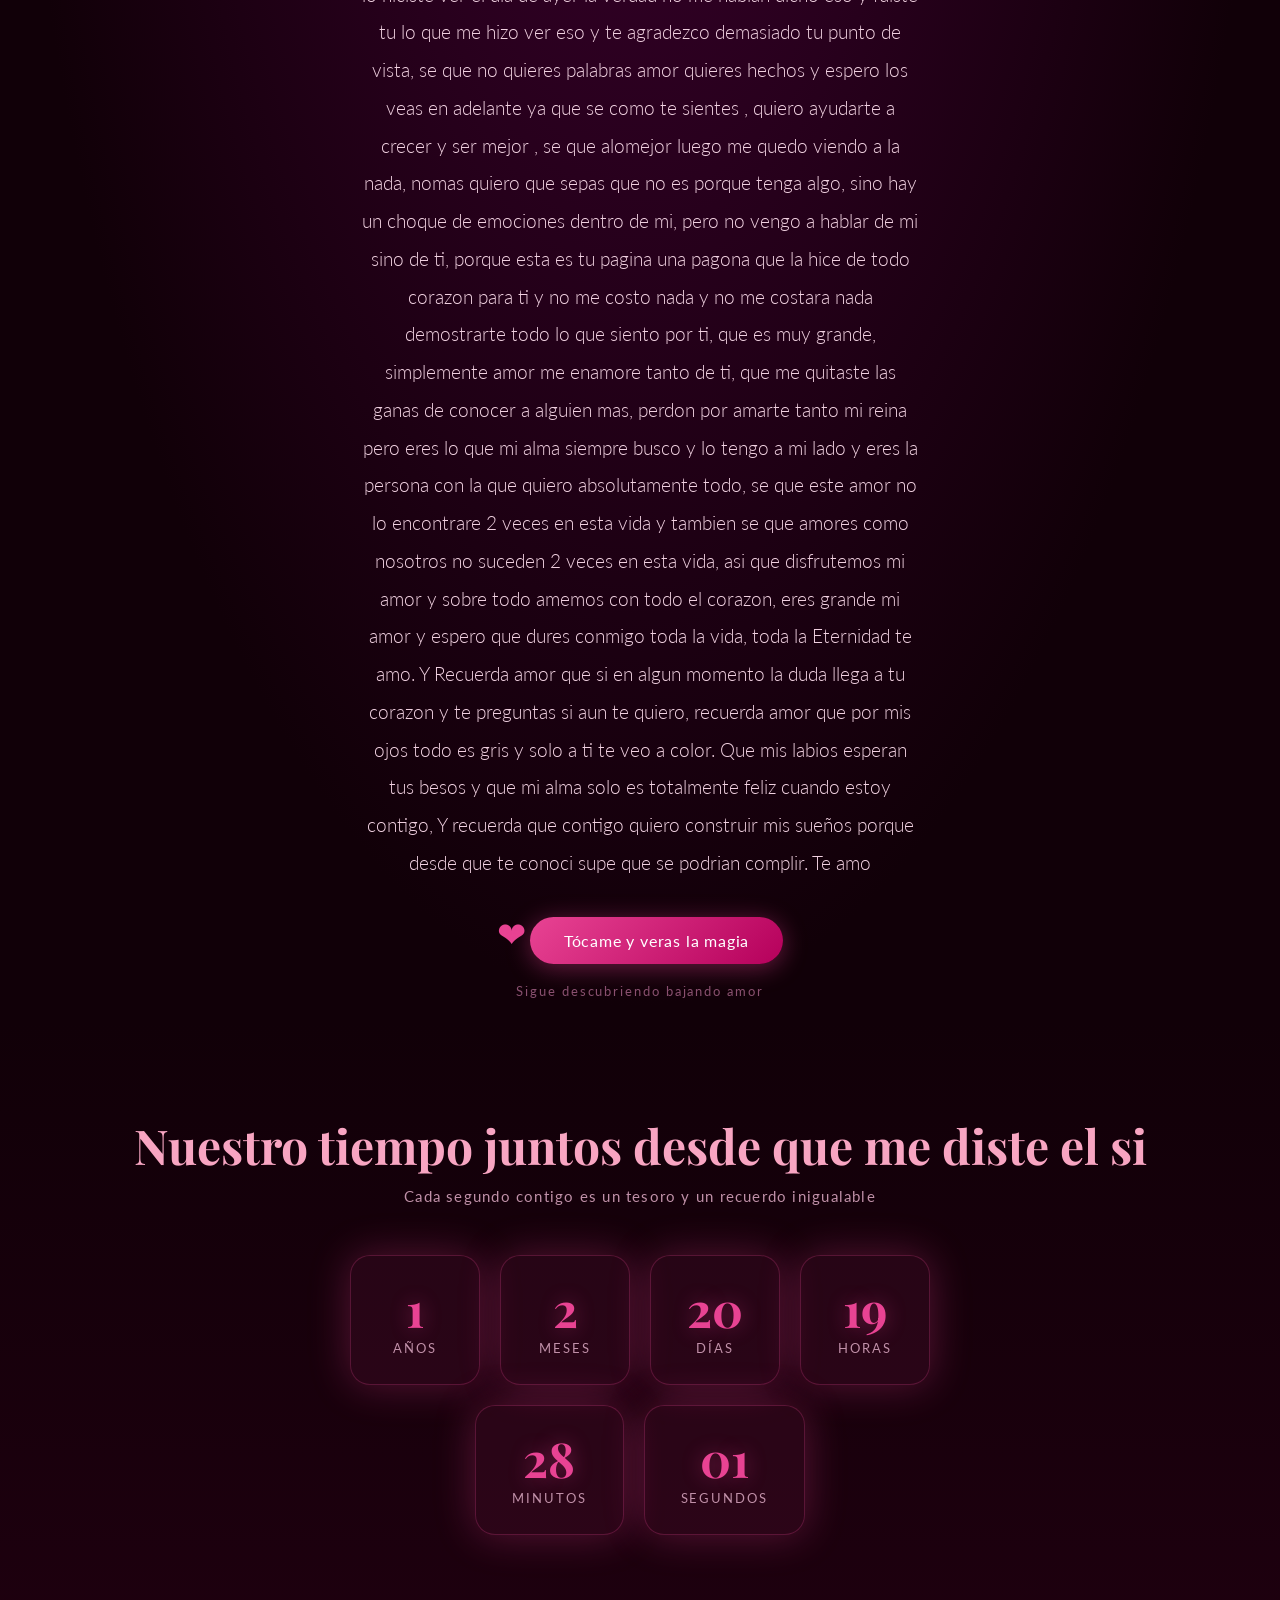
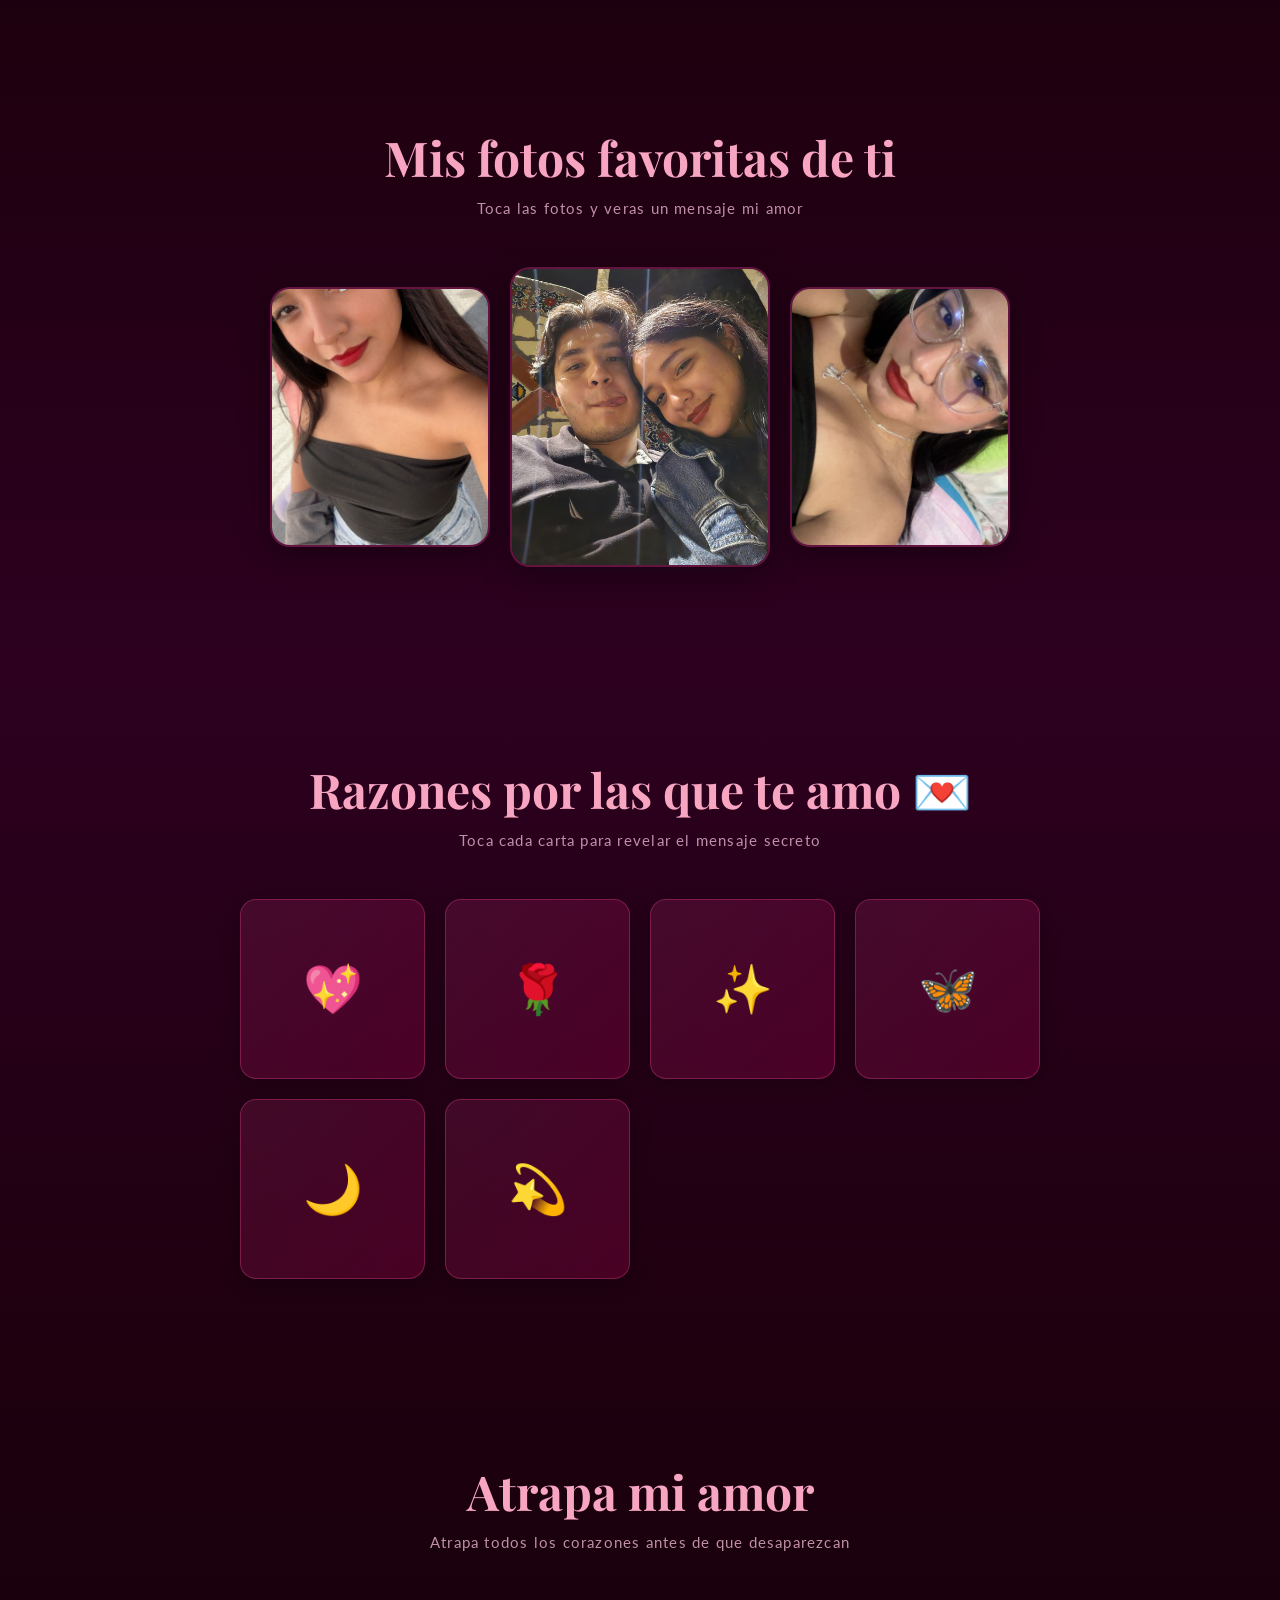
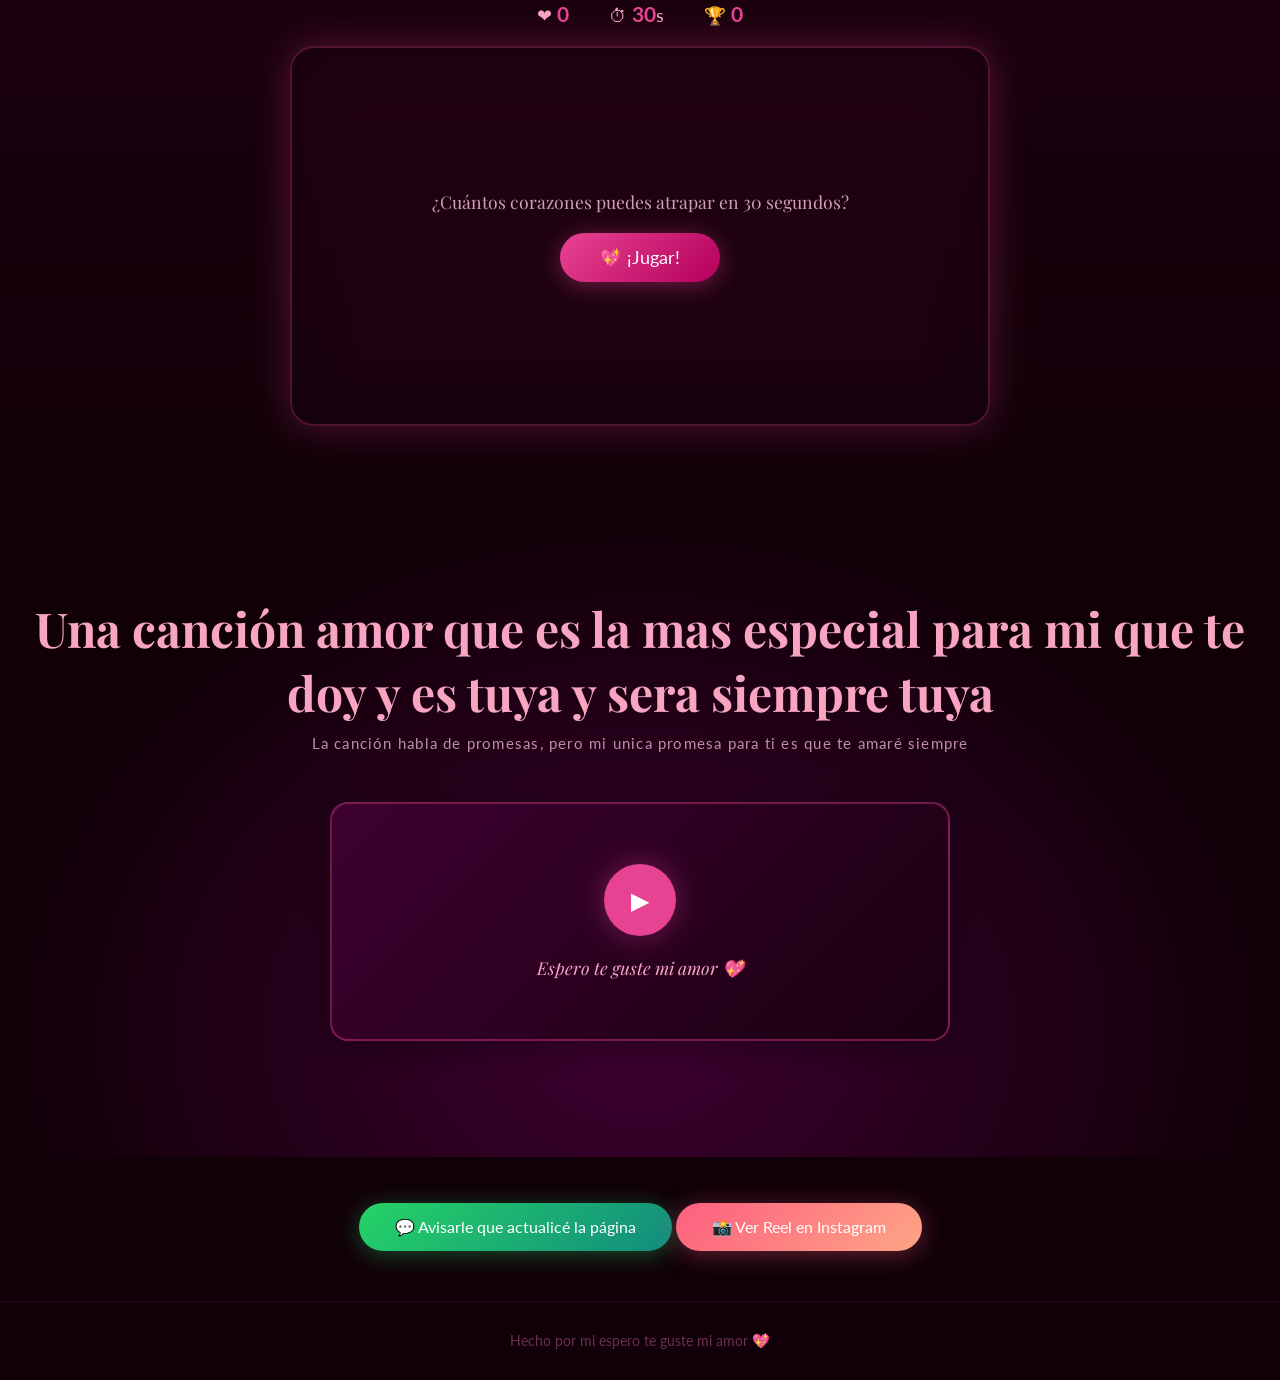
==== commit 8a034abf: "se modifico toda la pagina agregando nuevo mensaje, el playlist ya tiene musica y se actualizaron la" ====
--- a/index.html
+++ b/index.html
@@ -47,7 +47,17 @@
         <br/>
         <strong>Te amo Mariana.</strong><br/>
         <strong>Te amo hoy, mañana y siempre.</strong>
-      </p>
+        <p class="subtitulo">Actualizacion 17-abril-2026 </p>
+        <p class="mensaje">Hola mi amor, Sabes no me habia caido el 20 tanto como paso el dia de ayer, sinceramente jamas me habian dicho , tienes razon con todo lo que me dijiste, me comporto como un niño en varias cosas, y me lo hiciste ver el dia de ayer la verdad no me habian dicho eso 
+          y fuiste tu lo que me hizo ver eso y te agradezco demasiado tu punto de vista, se que no quieres palabras amor quieres hechos y espero los veas en adelante ya que se como te sientes , quiero ayudarte a crecer y ser mejor , se que alomejor luego me quedo viendo a la nada, nomas quiero que sepas
+          que no es porque tenga algo, sino hay un choque de emociones dentro de mi, pero no vengo a hablar de mi sino de ti, porque esta es tu pagina una pagona que la hice de todo corazon para ti y no me costo nada y no me costara nada demostrarte todo lo que siento por ti, que es muy grande, simplemente amor me enamore tanto de ti,
+          que me quitaste las ganas  de conocer a alguien mas, perdon por amarte tanto mi reina pero eres lo que mi alma siempre busco y lo tengo a mi lado y eres la persona con la que quiero absolutamente todo, se que este amor no lo encontrare 2 veces en esta vida y tambien se que amores como nosotros
+          no suceden 2 veces en esta vida, asi que disfrutemos mi amor y  sobre todo amemos con todo el corazon, eres grande mi amor y espero que dures conmigo toda la vida, toda la Eternidad te amo. 
+          Y Recuerda amor que si en algun momento la duda llega a tu corazon y te preguntas si aun te quiero, recuerda amor que por mis ojos todo es gris y solo a ti te veo a color. Que mis labios esperan tus besos y que mi alma solo es
+          totalmente feliz cuando estoy contigo, Y recuerda que contigo quiero construir mis sueños porque desde que te conoci supe que se podrian complir. Te amo
+        </p>
+        
+        </p>
       <div class="separador">❤</div>
       <button class="btn-lluvia" id="btnLluvia">Tócame y veras la magia</button>
     </div>
@@ -201,6 +211,9 @@
   <button class="btn-notif" onclick="abrirWhatsApp()">
     💬 Avisarle que actualicé la página
   </button>
+  <a href="https://www.instagram.com/reel/DWPGOY6DteG/?utm_source=ig_web_copy_link&igsh=NTc4MTIwNjQ2YQ==" target="_blank" rel="noopener noreferrer" class="btn-instagram">
+    📸 Ver Reel en Instagram
+  </a>
 </div>
 
   <!-- FOOTER -->
--- a/style.css
+++ b/style.css
@@ -532,8 +532,101 @@
   box-shadow: 0 8px 40px rgba(37,211,102,0.5);
 }
 
-
- 
+.btn-instagram {
+  display: inline-block;
+  margin-top: 16px;
+  background: linear-gradient(135deg, #fd5f7f, #fda585);
+  color: white;
+  text-decoration: none;
+  border: none;
+  padding: 14px 36px;
+  border-radius: 50px;
+  font-size: 1rem;
+  font-family: 'Lato', sans-serif;
+  box-shadow: 0 4px 25px rgba(253,95,127,0.35);
+  transition: transform 0.2s, box-shadow 0.2s;
+}
+
+.btn-instagram:hover {
+  transform: scale(1.07);
+  box-shadow: 0 8px 40px rgba(253,95,127,0.5);
+}
+
+.btn-sorpresa {
+  display: inline-block;
+  margin-top: 16px;
+  margin-left: 12px;
+  background: linear-gradient(135deg, #9b59b6, #8e44ad);
+  color: white;
+  border: none;
+  padding: 14px 36px;
+  border-radius: 50px;
+  font-size: 1rem;
+  font-family: 'Lato', sans-serif;
+  cursor: pointer;
+  box-shadow: 0 4px 25px rgba(155,89,182,0.35);
+  transition: transform 0.2s, box-shadow 0.2s;
+}
+
+.btn-sorpresa:hover {
+  transform: scale(1.07);
+  box-shadow: 0 8px 40px rgba(155,89,182,0.5);
+}
+
+.hidden { display: none !important; }
+
+.sorpresa-modal {
+  position: fixed;
+  inset: 0;
+  display: flex;
+  align-items: center;
+  justify-content: center;
+  background: rgba(17, 0, 8, 0.85);
+  z-index: 9999;
+  padding: 20px;
+}
+
+.sorpresa-card {
+  max-width: 420px;
+  width: 100%;
+  background: rgba(18, 0, 12, 0.95);
+  border: 1px solid rgba(232,67,147,0.28);
+  border-radius: 28px;
+  padding: 32px 28px;
+  text-align: center;
+  box-shadow: 0 18px 45px rgba(0,0,0,0.35);
+}
+
+.sorpresa-card h2 {
+  font-family: 'Playfair Display', serif;
+  font-size: 1.8rem;
+  margin-bottom: 16px;
+  color: var(--rosa-claro);
+}
+
+.sorpresa-card p {
+  color: #f0d0e0;
+  line-height: 1.8;
+  margin-bottom: 26px;
+}
+
+.modal-close {
+  display: inline-block;
+  background: linear-gradient(135deg, var(--rosa), var(--rosa-oscuro));
+  color: white;
+  border: none;
+  border-radius: 50px;
+  padding: 12px 30px;
+  font-size: 0.95rem;
+  cursor: pointer;
+  transition: transform 0.2s, box-shadow 0.2s;
+}
+
+.modal-close:hover {
+  transform: scale(1.05);
+  box-shadow: 0 8px 30px rgba(232,67,147,0.35);
+}
+
 /* =============================================
    NAVBAR
 ============================================= */
@@ -688,7 +781,87 @@
   border-color: var(--rosa);
   transform: translateX(-4px);
 }
- 
+
+.playlist-section {
+  position: relative;
+  z-index: 1;
+  min-height: 100vh;
+  display: flex;
+  align-items: center;
+  justify-content: center;
+  padding: 120px 20px 60px;
+  background: radial-gradient(ellipse at 50% 40%, #3d0030 0%, var(--fondo) 70%);
+}
+
+.playlist-grid {
+  display: grid;
+  grid-template-columns: repeat(2, minmax(220px, 1fr));
+  gap: 20px;
+  max-width: 980px;
+  margin: 30px auto 40px;
+}
+
+.song-card {
+  background: rgba(255,255,255,0.05);
+  border: 1px solid rgba(232,67,147,0.18);
+  border-radius: 22px;
+  padding: 24px;
+  box-shadow: 0 16px 35px rgba(0, 0, 0, 0.18);
+  transition: transform 0.25s ease, background 0.25s ease, border-color 0.25s ease;
+}
+
+.song-card a {
+  display: flex;
+  flex-direction: column;
+  gap: 8px;
+  text-decoration: none;
+  color: inherit;
+}
+
+.song-card:hover {
+  transform: translateY(-4px);
+  background: rgba(232,67,147,0.12);
+  border-color: rgba(232,67,147,0.35);
+}
+
+.song-number {
+  display: inline-block;
+  color: var(--rosa-claro);
+  font-size: 0.82rem;
+  letter-spacing: 0.18em;
+  text-transform: uppercase;
+}
+
+.song-card h2 {
+  font-family: 'Playfair Display', serif;
+  font-size: 1.18rem;
+  margin: 0;
+}
+
+.song-card p {
+  color: #d0a0b8;
+  font-size: 0.95rem;
+  margin: 0;
+}
+
+.song-link {
+  display: inline-block;
+  margin-top: 12px;
+  color: #fff;
+  background: linear-gradient(135deg, var(--rosa), var(--rosa-oscuro));
+  padding: 9px 18px;
+  border-radius: 999px;
+  font-size: 0.82rem;
+  letter-spacing: 0.08em;
+  text-transform: uppercase;
+}
+
+@media (max-width: 760px) {
+  .playlist-grid {
+    grid-template-columns: 1fr;
+  }
+}
+
 /* =============================================
    RESPONSIVE NAVBAR
 ============================================= */
